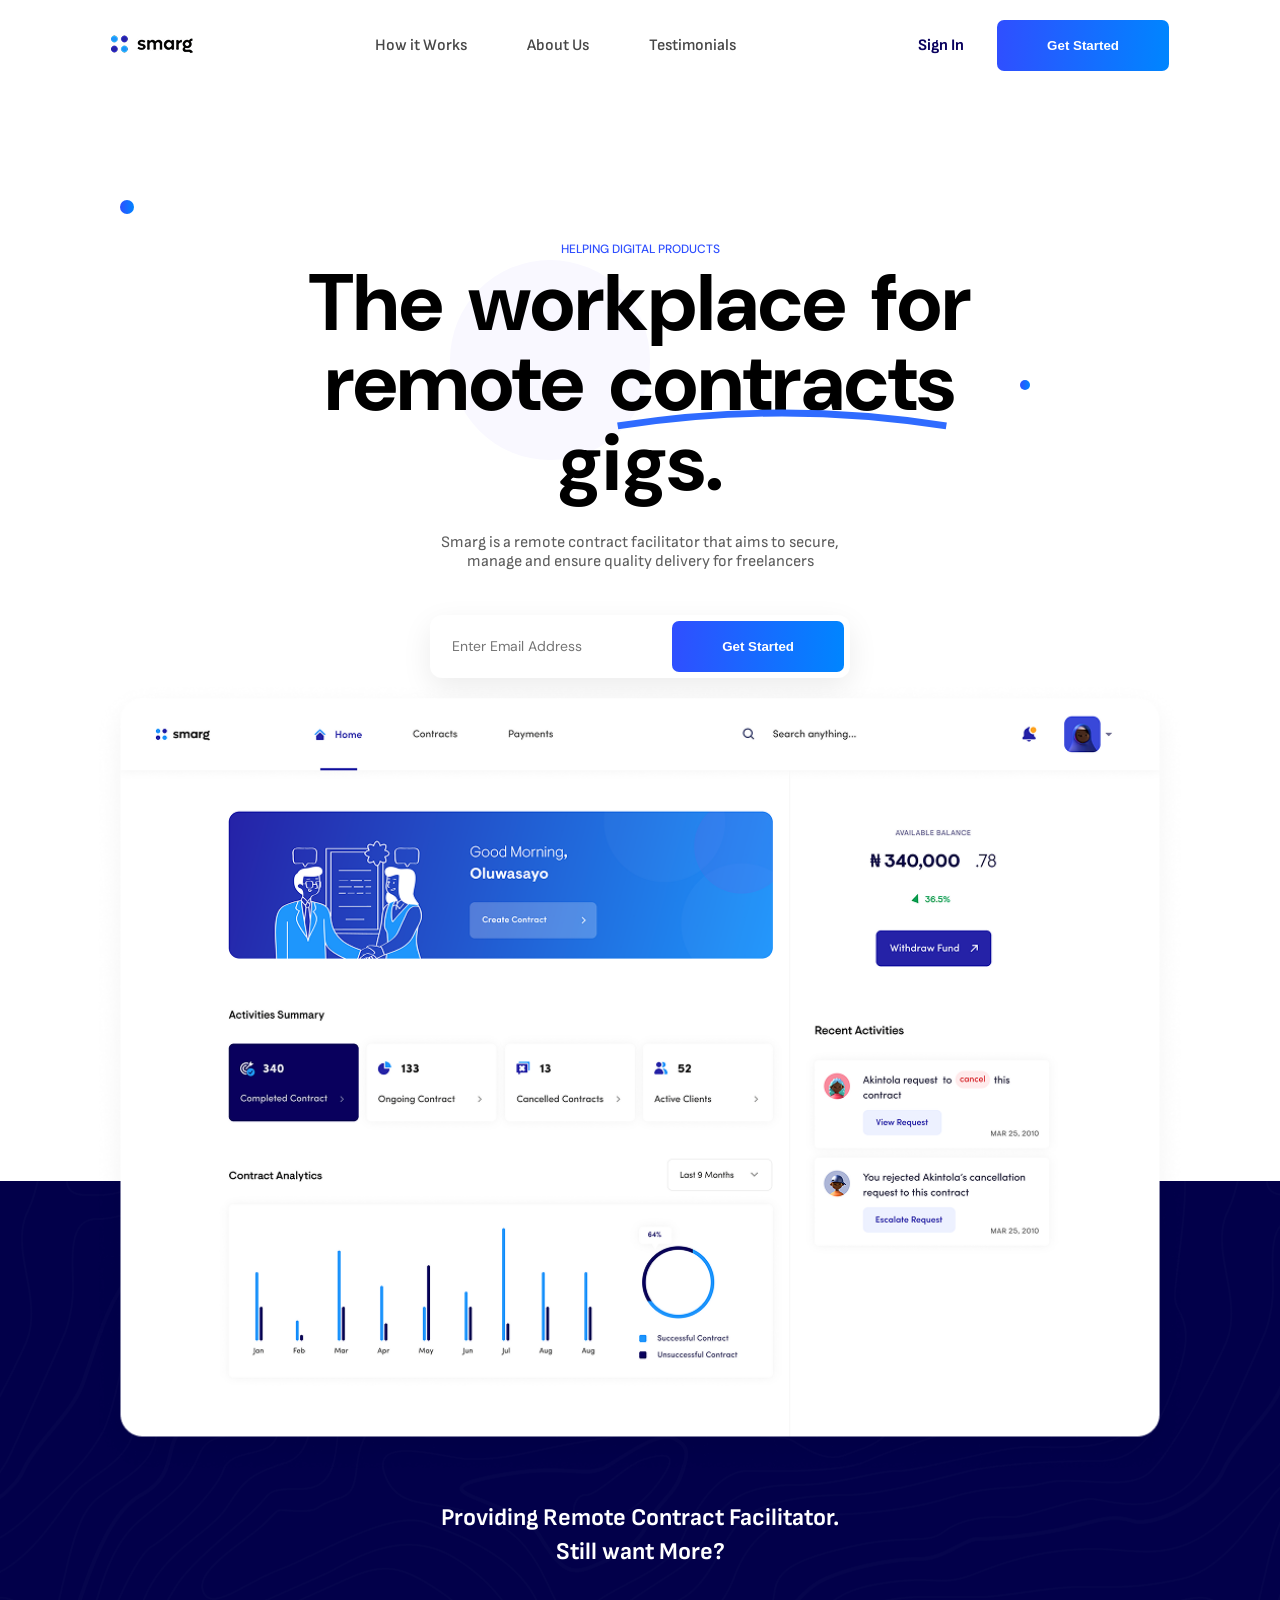
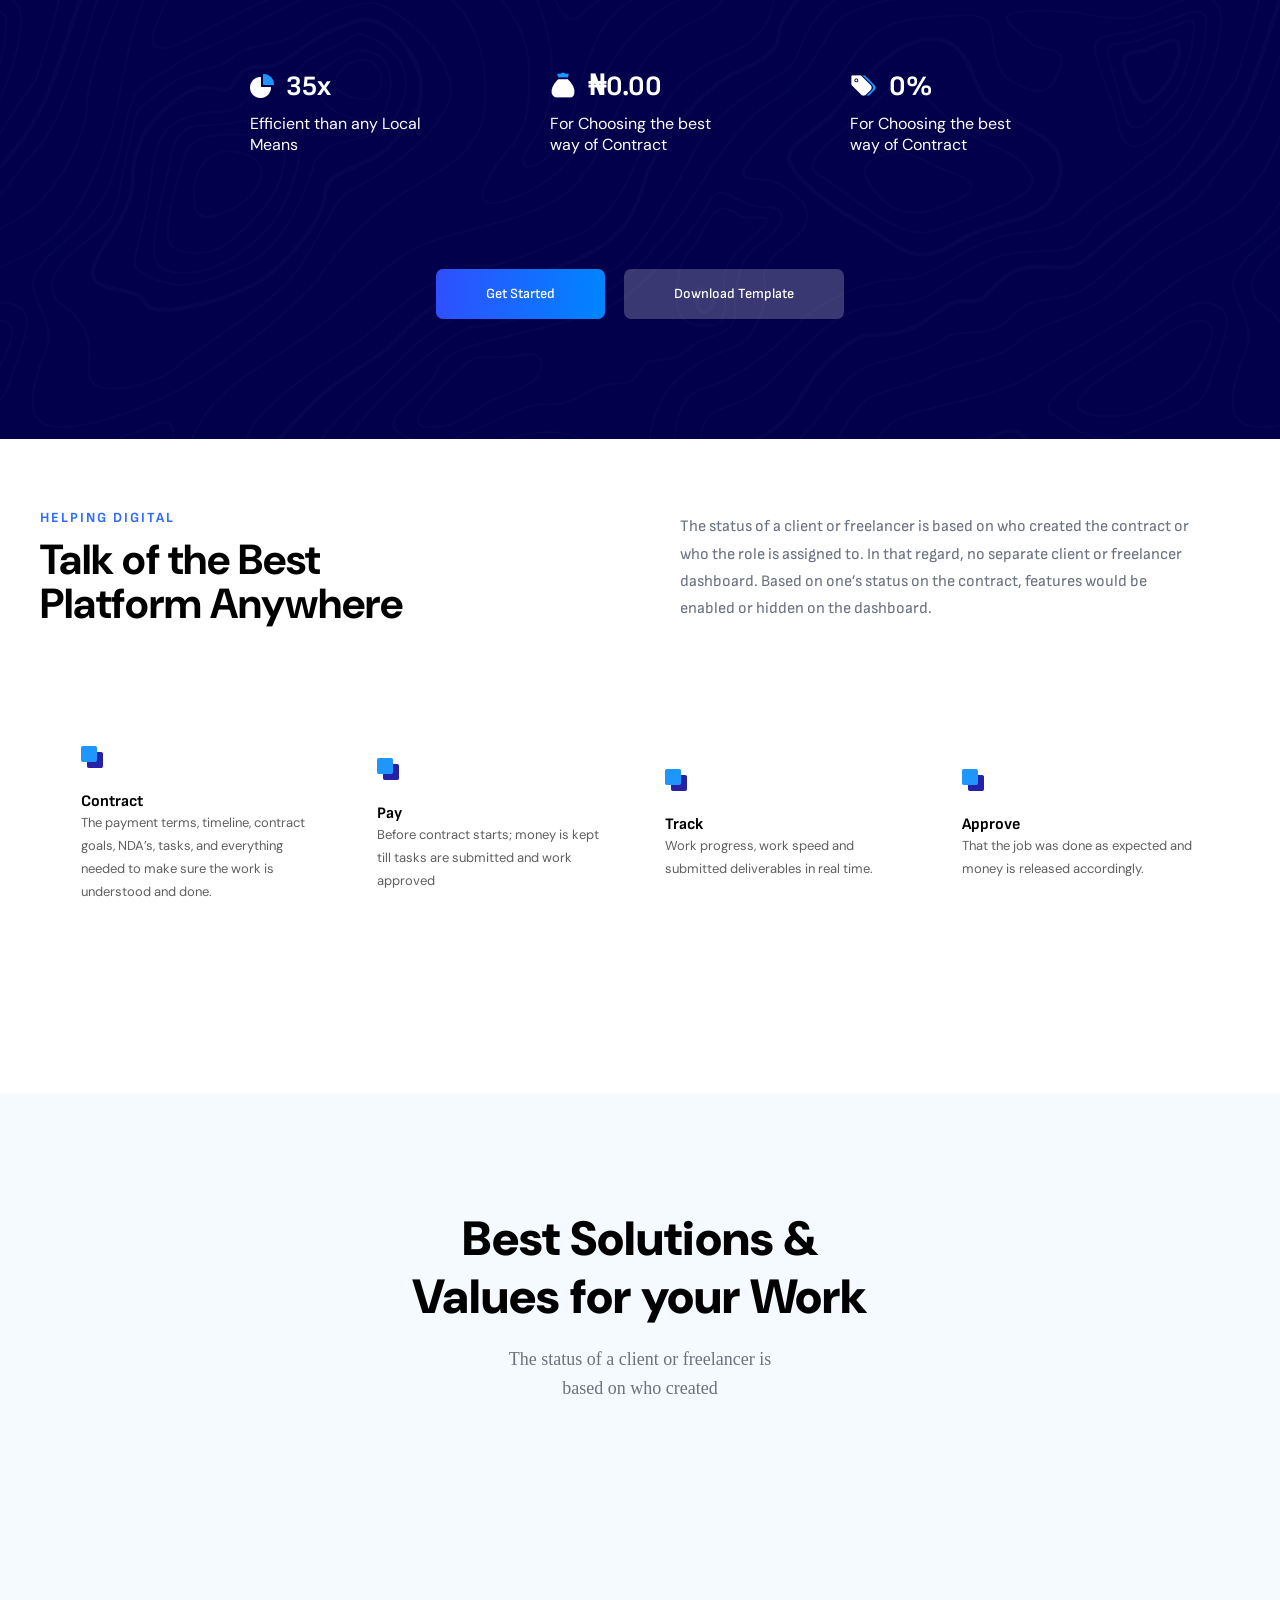
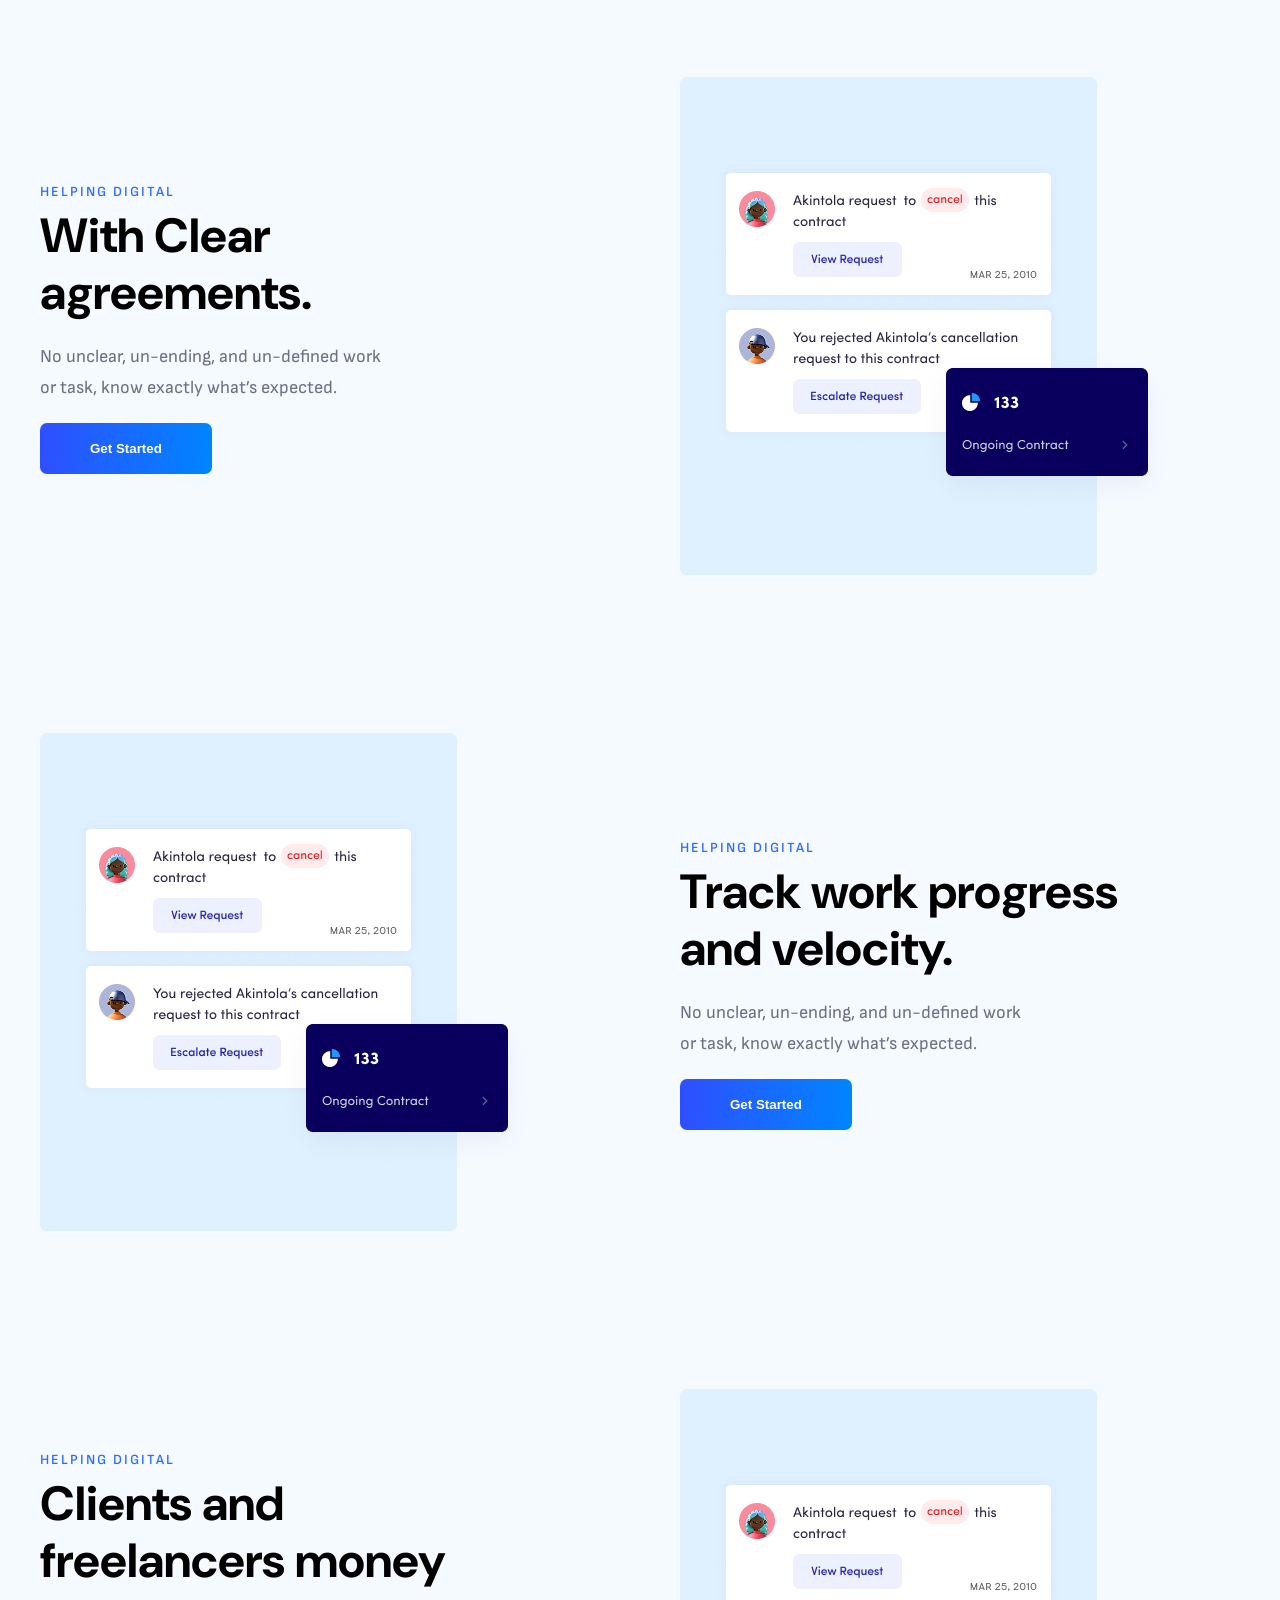
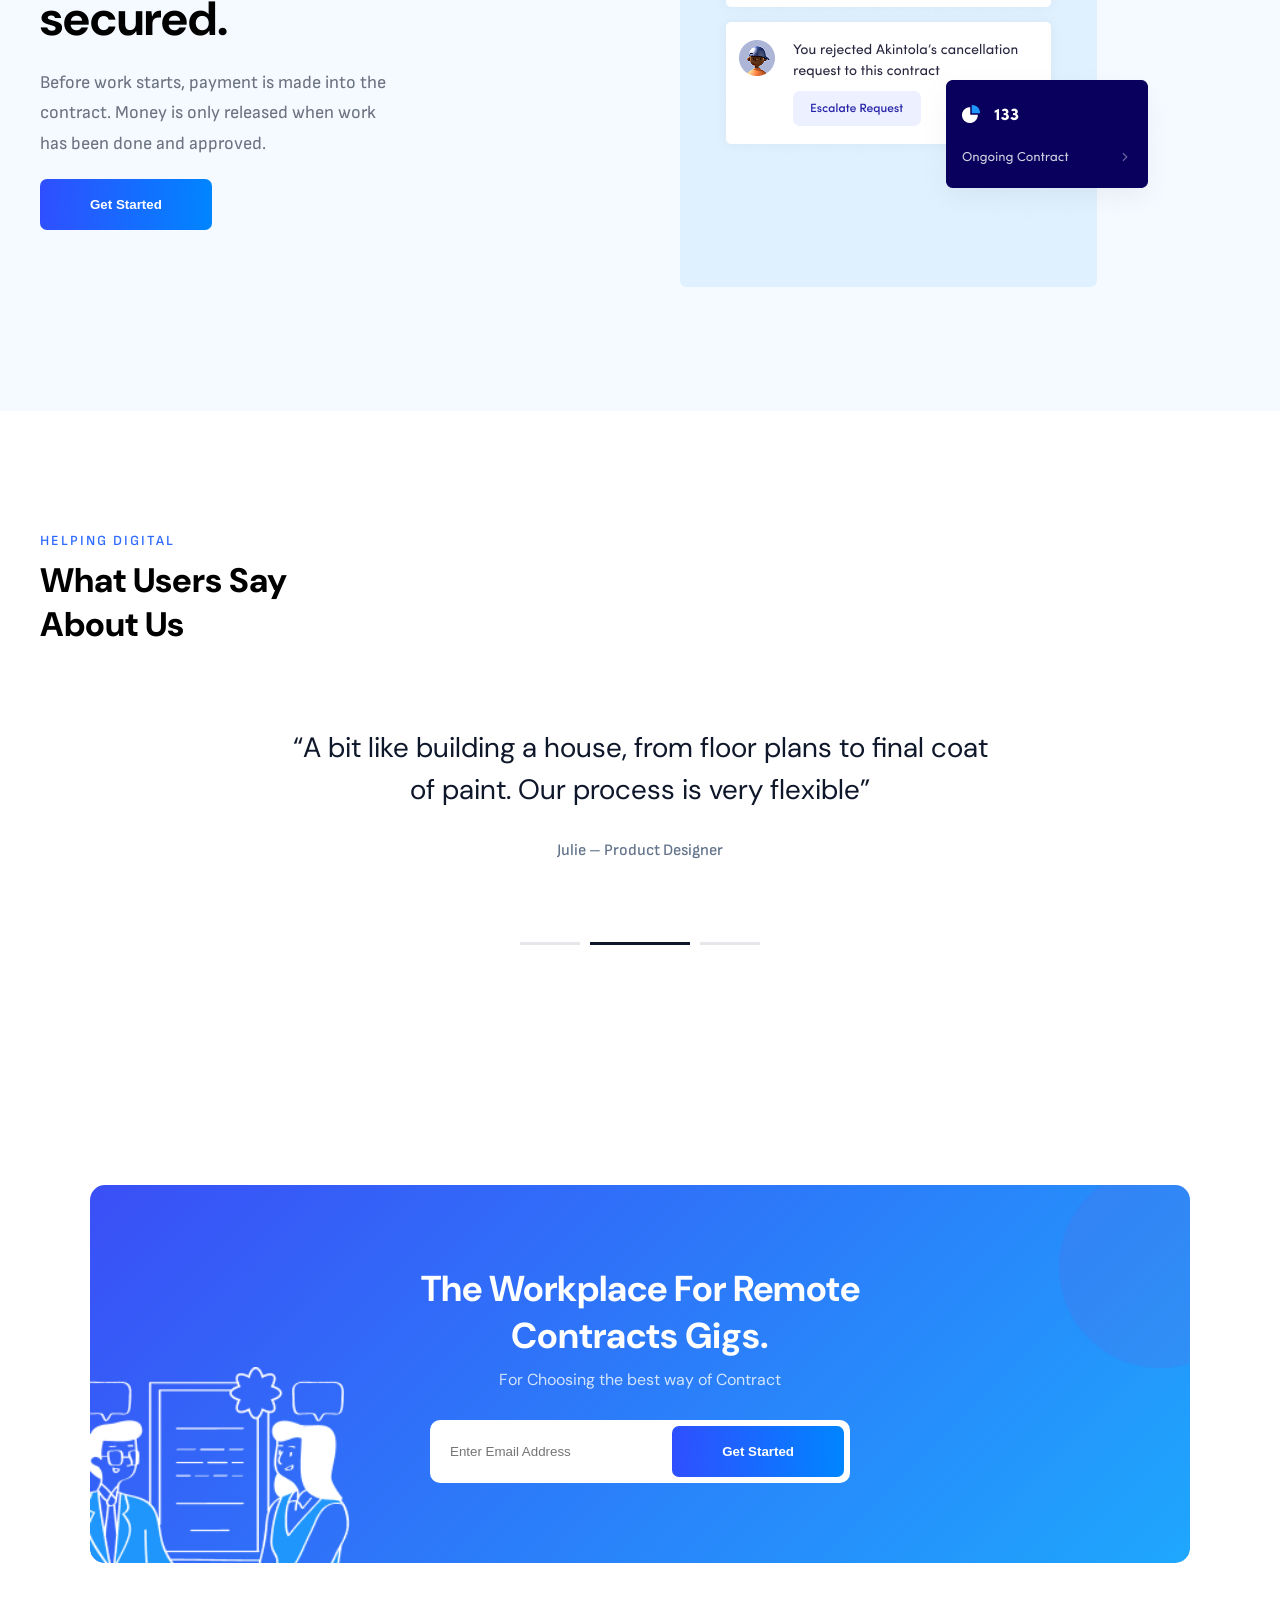
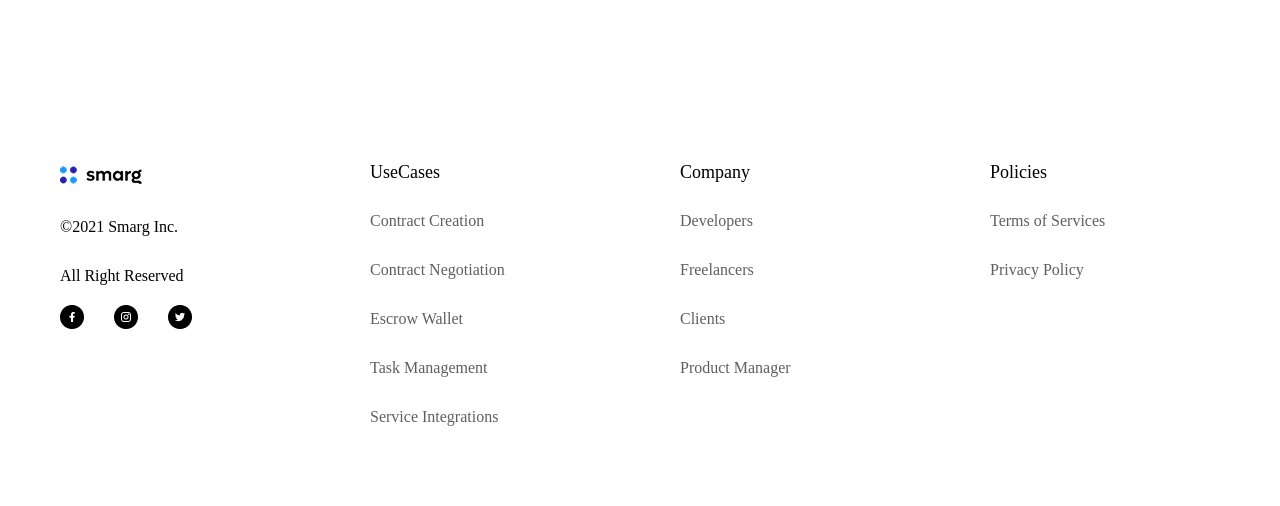
==== about.html @ cfbbb39a "Homepage and Responsiveness Completed" ====
<!doctype html>
<html lang="en">
  <head>
    <meta charset="UTF-8" />
    <meta name="viewport" content="width=device-width, initial-scale=1.0" />
    <title>About Us - Smarg</title>
    <link rel="stylesheet" href="assets/css/style.css" />
    <link rel="preconnect" href="https://fonts.googleapis.com" />
    <link rel="preconnect" href="https://fonts.gstatic.com" crossorigin />
    <link
      href="https://fonts.googleapis.com/css2?family=DM+Sans:ital,opsz,wght@0,9..40,100..1000;1,9..40,100..1000&family=Sofia+Sans:ital,wght@0,1..1000;1,1..1000&display=swap"
      rel="stylesheet"
    />
    <link rel="icon" type="image/jpeg/png" href="/assets/img/favicon.jpeg" />
  </head>
  <body>
    <!-- Header section  -->
    <section class="header">
      <div class="logo">
        <a href="index.html"><img src="assets/img/logo.png" /></a>
      </div>
      <nav>
        <a href="#how">How it Works</a>
        <a href="about.html">About Us</a>
        <a href="#testimonials">Testimonials</a>
      </nav>
      <div class="nav-btn">
        <a href="#">Sign In</a>
        <button class="nav-sec">Get Started</button>
      </div>
    </section>

    <!-- Hero Section  -->
    <section class="hero">
      <h4>Helping digital products</h4>

      <div class="hero-text">
        <h1>
          The workplace for remote
          <span class="highlight">
            contracts
            <svg class="underline" viewBox="0 0 200 20">
              <path
                d="M5 15 Q100 0 195 15"
                stroke="#2F6BFF"
                stroke-width="4"
                fill="none"
              />
            </svg>
          </span>
          gigs.
        </h1>
      </div>
      <p>
        Smarg is a remote contract facilitator that aims to secure, manage and
        ensure quality delivery for freelancers
      </p>
      <div class="hero-btn">
        <input type="email" placeholder="Enter Email Address" />
        <button class="nav-sec">Get Started</button>
      </div>
      <div class="bubble bubble1"></div>
      <div class="bubble bubble2"></div>
      <div class="bubble bubble3"></div>
    </section>
    <section class="dashboard-preview">
      <img src="assets/img/hero-img.png" class="dashboard-img" />
    </section>

    <section class="features">
      <h2>
        Providing Remote Contract Facilitator. <br />
        Still want More?
      </h2>
      <div class="features-grid">
        <div class="features-card">
          <div class="ft-head">
            <img src="assets/img/ft1.png" alt="features-icon" />
            <h3>35x</h3>
          </div>
          <p>Efficient than any Local Means</p>
        </div>
        <div class="features-card">
          <div class="ft-head">
            <img src="assets/img/ft2.png" alt="features-icon" />
            <h3>₦0.00</h3>
          </div>
          <p>For Choosing the best way of Contract</p>
        </div>
        <div class="features-card">
          <div class="ft-head">
            <img src="assets/img/ft3.png" alt="features-icon" />
            <h3>0%</h3>
          </div>
          <p>For Choosing the best way of Contract</p>
        </div>
      </div>
      <div class="features-btn">
        <button class="ft-btn">Get Started</button>
        <button class="ft-btn secondary">Download Template</button>
      </div>
    </section>

    <!-- Helping Digital Section  -->
    <section class="helping" id="how">
      <div class="helping-container">
        <div class="helping-left">
          <h3>HELPING DIGITAL</h3>
          <h2>Talk of the Best Platform Anywhere</h2>
        </div>

        <div class="helping-right">
          <p>
            The status of a client or freelancer is based on who created the
            contract or who the role is assigned to. In that regard, no separate
            client or freelancer dashboard. Based on one’s status on the
            contract, features would be enabled or hidden on the dashboard.
          </p>
        </div>
      </div>
      <div class="helping-grid">
        <div class="helping-card">
          <img src="assets/img/helping-icon.png" alt="helping-icon" />
          <h3>Contract</h3>
          <p>
            The payment terms, timeline, contract goals, NDA’s, tasks, and
            everything needed to make sure the work is understood and done.
          </p>
        </div>
        <div class="helping-card">
          <img src="assets/img/helping-icon.png" alt="helping-icon" />
          <h3>Pay</h3>
          <p>
            Before contract starts; money is kept till tasks are submitted and
            work approved
          </p>
        </div>
        <div class="helping-card">
          <img src="assets/img/helping-icon.png" alt="helping-icon" />
          <h3>Track</h3>
          <p>
            Work progress, work speed and submitted deliverables in real time.
          </p>
        </div>
        <div class="helping-card">
          <img src="assets/img/helping-icon.png" alt="helping-icon" />
          <h3>Approve</h3>
          <p>
            That the job was done as expected and money is released accordingly.
          </p>
        </div>
      </div>
    </section>
    <!-- CTA Features Section  -->

    <section class="cta">
      <h1>Best Solutions & Values for your Work</h1>
      <p>The status of a client or freelancer is based on who created</p>
      <div class="agreements">
        <div class="agreements-container">
          <div class="agreements-left">
            <span class="tag">HELPING DIGITAL</span>
            <h2>With Clear <br />agreements.</h2>
            <p>
              No unclear, un-ending, and un-defined work or task, know exactly
              what’s expected.
            </p>
            <button class="nav-sec">Get Started</button>
          </div>
          <div class="agreements-right">
            <img src="assets/img/cta1.png" alt="agreements ui" />
          </div>
        </div>

        <div class="agreements-container">
          <div class="agreements-left">
            <img src="assets/img/cta1.png" alt="agreements ui" />
          </div>
          <div class="agreements-left">
            <span class="tag">HELPING DIGITAL</span>
            <h2>Track work progress <br />and velocity.</h2>
            <p>
              No unclear, un-ending, and un-defined work or task, know exactly
              what’s expected.
            </p>
            <button class="nav-sec">Get Started</button>
          </div>
        </div>

        <div class="agreements-container">
          <div class="agreements-left">
            <span class="tag">HELPING DIGITAL</span>
            <h2>
              Clients and <br />freelancers money<br />
              secured.
            </h2>
            <p>
              Before work starts, payment is made into the contract. Money is
              only released when work has been done and approved.
            </p>
            <button class="nav-sec">Get Started</button>
          </div>
          <div class="agreements-right">
            <img src="assets/img/cta1.png" alt="agreements ui" />
          </div>
        </div>
      </div>
    </section>

    <!-- Testionials Section  -->
    <section class="testimonials" id="testimonials">
      <div class="testimonials-head">
        <span class="tag">HELPING DIGITAL</span>
        <h2>What Users Say<br />About Us</h2>
      </div>

      <div class="testimonial-wrapper">
        <div class="testimonial-slider" id="testimonialSlider">
          <div class="testimonial">
            <p>
              “A bit like building a house, from floor plans to final coat of
              paint. Our process is very flexible”
            </p>
            <span class="author">Julie – Product Designer</span>
          </div>

          <div class="testimonial">
            <p>
              “Working with this platform completely changed how we manage
              contracts. Everything is organized and clear.”
            </p>
            <span class="author">Daniel – Startup Founder</span>
          </div>

          <div class="testimonial">
            <p>
              “The easiest way I've ever managed freelance contracts. Payments
              and approvals are seamless.”
            </p>
            <span class="author">Sophia – Freelancer</span>
          </div>
        </div>
      </div>

      <div class="slider-indicator">
        <div class="line"></div>
        <div class="line active"></div>
        <div class="line"></div>
      </div>
    </section>

    <!-- FOOTER CTA Section  -->
    <section class="cta-banner">
      <img src="assets/img/footer-cta.png" class="cta-illustration" />
      <img src="assets/img/footer-cta2.png" class="cta-illustrat" />

      <div class="cta-content">
        <h2>The workplace for remote contracts gigs.</h2>
        <p>For Choosing the best way of Contract</p>

        <div class="cta-input">
          <input type="email" placeholder="Enter Email Address" />
          <button class="nav-sec">Get Started</button>
        </div>
      </div>
    </section>
    <!-- FOOTER Section  -->
    <section class="footer">
      <div class="footer-card">
        <img src="assets/img/logo.png" alt="footer logo" />
        <p>©2021 Smarg Inc.</p>
        <p>All Right Reserved</p>
        <div class="socials">
          <img src="assets/img/facebook-icon.png" alt="facebook-icon" />
          <img src="assets/img/instagram-icon.png" alt="instagram-icon" />
          <img src="assets/img/twitter-icon.png" alt="twitter-icon" />
        </div>
      </div>
      <div class="footer-card">
        <h3>UseCases</h3>
        <a href="#">Contract Creation</a>
        <a href="#">Contract Negotiation</a>
        <a href="#">Escrow Wallet</a>
        <a href="#">Task Management</a>
        <a href="#">Service Integrations</a>
      </div>
      <div class="footer-card">
        <h3>Company</h3>
        <a href="#">Developers</a>
        <a href="#">Freelancers</a>
        <a href="#">Clients</a>
        <a href="#">Product Manager</a>
      </div>
      <div class="footer-card">
        <h3>Policies</h3>
        <a href="#">Terms of Services</a>
        <a href="privacy-policy.html">Privacy Policy</a>
      </div>
    </section>
    <script src="assets/js/script.js"></script>
  </body>
</html>
---- assets/css/style.css ----
@import url('https://fonts.googleapis.com/css2?family=DM+Sans:ital,opsz,wght@0,9..40,100..1000;1,9..40,100..1000&family=Sofia+Sans:ital,wght@0,1..1000;1,1..1000&display=swap');
* {
  margin: 0;
  padding: 0;
  box-sizing: border-box;
}

body {
  /* font-family: 'Rubik', sans-serif; */
  background: #ffffff;
}

.header{
    display: flex;
    flex-direction: row;
    justify-content: space-around;
    padding: 20px;
    /* margin-top: 50px; */
    align-content: center;
    align-items: center;
}

nav{
    display: flex;
    flex-direction: row;
    justify-content: space-around;
    gap: 60px
}

nav a{
    display: flex;
    text-decoration: none;
    justify-content: space-around;
    color: #474747;
    font-weight: 600;
    letter-spacing: 0%;
    line-height: 100%;
    font-family: "Sofia Sans", sans-serif;
}

nav a:hover{
    color:#2F6BFF
}

.nav-btn{
    display: flex;
    gap: 33px;
    text-decoration: none;
    flex-direction: row;
    justify-content: center;
    align-items: center;
}

.nav-btn a{
    text-decoration: none;
     font-family: "Sofia Sans", sans-serif;
    font-weight: 700;
    color: #09005D;
}

.nav-btn a:hover{
    color: #2F4FFF;
}

.nav-sec{
    padding: 18px 50px;
    background: linear-gradient(92.21deg, #2F4FFF 0.53%, #0085FF 99.3%);
    border-radius: 7px;
    /* height: 50px; */
    color: #FFFFFF;
    border: none;
    font-weight: 800;
}
.nav-sec:hover{
    background:linear-gradient(135deg,#02004a,#1ea7fd);
    cursor: pointer;
}

.hero{
   /* position:relative; */
    display:flex;
    flex-direction: column;
    justify-content:center;
    align-items:center;
    text-align:center;
    margin-top: 150px;
   
}

.hero h4{
    color: #2F4FFF;
    text-align: center;
    font-weight: 500;
    font-size: 12px;
    line-height: 139%;
    letter-spacing: 17.5%;
    font-family: "DM Sans", sans-serif;
    text-transform: uppercase;
}


.hero h1{
    font-size: 80px;
    text-align: center;
    line-height: 100%;
    letter-spacing: 0%;
    word-spacing: 9px;
     font-family: "DM Sans", sans-serif;
     margin-top: 5px;
     max-width: 750px;
}
.highlight{
    position: relative;
    display: inline-block;
}

.underline{
    position: absolute;
    left: 0;
    bottom: -12px;
    width: 100%;
}
.hero-text{
    position: relative;
    z-index: 2;
}
.hero p{
    font-size: 16px;
    text-align: center;
    color: #000000A1;
    margin-top: 30px;
    max-width: 450px;
     font-family: "Sofia Sans", sans-serif;
}

.hero-btn{
    display:flex;
    align-items:center;
    background:white;
    border-radius:12px;
    padding:6px;
    width:420px;
    box-shadow:0px 10px 30px rgba(0,0,0,0.08);
    margin-top: 44px;
}

.hero-btn input{
    flex:1;
    border:none;
    outline:none;
    padding:16px;
    font-family:"DM Sans", sans-serif;
    font-size:14px;
}

/* .hero-btn button{
    background:linear-gradient(135deg,#4F6BFF,#1EA7FD);
    border:none;
    color:white;
    padding:14px 22px;
    border-radius:10px;
    cursor:pointer;
    font-weight:600;
} */
.bubble{
    position:absolute;
    border-radius:50%;
    z-index: 1;
    animation:float 6s ease-in-out infinite;
    @keyframes float{
0%{transform:translateY(0);}
50%{transform:translateY(-10px);}
100%{transform:translateY(0);}
    }
}

.bubble1{
    width:14px;
    height:14px;
    background: linear-gradient(92.21deg, #2F4FFF 0.53%, #0085FF 99.3%);
    left:120px;
    top:200px;
}

.bubble2{
    width:10px;
    height:10px;
    background: linear-gradient(92.21deg, #2F4FFF 0.53%, #0085FF 99.3%);

    right:250px;
    top:380px;
}

.bubble3{
    width:200px;
    height:200px;
    background:#F9F8FF;
    left:450px;
    top:260px;
}

hero-img{
    position: absolute;
    animation:float 6s ease-in-out infinite;
    @keyframes float{
0%{transform:translateY(0);}
50%{transform:translateY(-10px);}
100%{transform:translateY(0);}
    }
}

.dashboard-preview{
    text-align:center;
}

.dashboard-img{
    max-width:1100px;
    width:100%;
    margin-bottom:-300px;
    position:relative;
    z-index:2;
border-radius:20px;
}

/* Features Section  */

.features{
    background:#02004a;
    background-image:url(/assets/img/das-back.png);
    padding-top:320px;
    padding-bottom:120px;
    color:white;
    text-align:center;
    /* position:relative; */
}


.features h2{
    color: white;
   font-family: "Sofia Sans", sans-serif;
   font-size: 24px;
   line-height: 34px;
   letter-spacing: 0%;
   font-weight: 700;
}

.features-grid{
    display:grid;
    grid-template-columns: repeat(3, auto);
    justify-content:center;
    gap:80px;
    margin-top:80px;
}

.ft-head{
    display:flex;
    align-items:center;
    gap:12px;
}

.ft-head h3{
    font-size:28px;
     font-family: "Sofia Sans", sans-serif;
}
.features-card{
    text-align: left;
    display: flex;
    justify-content: center;
    flex-direction: column;
    padding: 20px;
    max-width:220px;
}

.features-card p{
    padding-top: 10px;
    font-family: "DM Sans", sans-serif;
}

.features-btn{
    display: flex;
    flex-direction: row;
    justify-content: center;
    gap: 19px;
    padding-top: 94px;
}

.ft-btn{
    padding: 18px 50px;
    border-radius: 7px;
    background: linear-gradient(92.21deg, #2F4FFF 0.53%, #0085FF 99.3%);
    border: none;
    color: white;
    font-family: "Sofia Sans", sans-serif;
    font-weight: 500;
    font-size: 14px;
    line-height: 100%;
    letter-spacing: 0%;
    cursor: pointer;
    
}
.ft-btn:hover{
    background:linear-gradient(135deg,#0c06d1,#055484);
}

.secondary{
     background: rgba(255, 255, 255, 0.22);

}

.secondary:hover{
    background:rgba(31, 100, 204, 0.22);
}

/* Helping Digital Section  */
.helping{
    padding:70px 1px;
}

.helping-container{
    max-width:1200px;
    margin:auto;
    display:grid;
    grid-template-columns:1fr 1fr;
    align-items:center;
    gap:80px;
}

.helping-left h3{
    color:#2F6BFF;
    font-size:14px;
    letter-spacing:2px;
    margin-bottom:12px;
    font-family: "Sofia Sans", sans-serif;
}

.helping-left h2{
    font-size:42px;
    line-height:44px;
    letter-spacing: 0%;
    font-weight: 700;
    max-width:420px;
    font-family: "DM Sans", sans-serif;
}

.helping-right p{
    font-size:16px;
    line-height:1.7;
    color:#6b7280;
    max-width:520px;
    font-family: "Sofia Sans", sans-serif;
}

.helping-grid{
    display: grid;
    grid-template-columns: repeat(4, auto);
    padding: 120px 80px;
    align-items: center;
    justify-content: center;
    gap: 60px;
}

.helping-card{
    max-width: 250px;
}

.helping-card h3{
    font-size: 16px;
    font-family: "Sofia Sans", sans-serif;
    font-weight: 700;
    margin-top: 20px;

}

.helping-card p{
    font-size: 13px;
    font-family: "DM Sans", sans-serif;
    color: rgba(0, 0, 0, 0.63);
    line-height: 23px;
    letter-spacing: 0%;

}

/* CTA Features Section  */
.cta{
    background: rgba(244, 250, 255, 1);
    width: 100%;

}

.cta h1{
    font-family:"DM Sans", sans-serif;
    font-weight:900;
    font-size:48px;
    line-height:1.2;
    max-width:500px;
    padding-top: 117px;
    margin:0 auto;
    text-align: center;
}

.cta p{
    margin:20px auto 0 auto;
    max-width:280px;
    font-size:18px;
    color:#6b7280;
    line-height:1.6;
    text-align: center;
}

.cta-ft h4{
    color:#0085FF;
}

.agreements{
    padding:120px 20px;
}

.agreements-container{
    max-width:1200px;
    margin:auto;
    display:grid;
    grid-template-columns:1fr 1fr;
    align-items:center;
    gap:80px;
    padding-top: 154px;
}


.tag{
    color:#2F6BFF;
    font-size:14px;
    letter-spacing:2px;
    font-weight:600;
    font-family: "Sofia Sans", sans-serif;
}

.agreements-left{
    max-width:480px;
}

.agreements-left h2{
    font-size:48px;
    line-height:1.2;
    padding-top: 7px;
    font-family:"DM Sans", sans-serif;
}

.agreements-left p{
    text-align:left;
    color:#6b7280;
    line-height:1.7;
    margin:20px 0 20px 0;
    max-width: 350px;
    font-family: "Sofia Sans", sans-serif;
}


.agreements-right {
    width:100%;
    max-width:480px;
}

/* Testimonial Section  */
.testimonials{
padding:120px 20px;
text-align:center;
overflow:hidden;
}

.testimonials-head{
max-width:1200px;
margin:auto;
text-align:left;
}

/* .tag{
color:#2F6BFF;
font-size:14px;
letter-spacing:2px;
font-weight:600;
} */

.testimonials-head h2{
font-size:34px;
margin-top:10px;
font-family: "DM Sans", sans-serif;

font-weight: 800;
line-height: 44px;
letter-spacing: 0%;

}

.testimonial-wrapper{
margin-top:80px;
overflow:hidden;
}

.testimonial-slider{
display:flex;
transition:transform 0.4s ease;
}

.testimonial{
min-width:100%;
padding:0 20px;
}

.testimonial p{
font-size:28px;
line-height:1.5;
max-width:700px;
margin:auto;
color:#0f172a;
font-family: "DM Sans", sans-serif;
}

.author{
display:block;
margin-top:30px;
color:#64748b;
font-weight:500;
font-family: "Sofia Sans", sans-serif;
}

.slider-indicator{
display:flex;
justify-content:center;
gap:10px;
margin-top:40px;
}

.line{
width:60px;
height:3px;
background:#e5e7eb;
transition:all .3s;
cursor: pointer;
}

.line.active{
width:100px;
background:#0f172a;
}

/* Footer CTA Section  */
.cta-banner{
max-width:1100px;
margin:120px auto;
background:linear-gradient(135deg,#3a4ff6,#1ea7fd);
border-radius:15px;
padding:80px 40px;
position:relative;
overflow:hidden;
text-align:center;
}

.cta-content{
max-width:700px;
margin:auto;
color:white;
}

.cta-content h2{
max-width:500px;
margin:0 auto;
text-align:center;
font-size: 36px;
font-family: "DM Sans", sans-serif;
text-transform: capitalize;
}

.cta-content p{
max-width:400px;
font-size: 16px;
font-weight: 400;
margin:10px auto 30px auto;
text-align:center;
font-family: "DM Sans", sans-serif;
color: #FFFFFFC9;

}

.cta-illustration{
position:absolute;
bottom:0;
left:0;
width:260px;
}

.cta-illustrat{
position:absolute;
top:0;
right:0;
width:131px;
pointer-events:none;
}

.cta-input{
display:flex;
justify-content:center;
background:white;
padding:6px;
border-radius:10px;
max-width:420px;
margin:30px auto 0;
font-family: "Sofia Sans", sans-serif;
}

.cta-input input{
flex:1;
border:none;
padding:14px;
outline:none;
}

/* Footer Section  */
.footer{
    display:grid;
    grid-template-columns:repeat(4, 1fr);
    max-width:1200px;
    margin:auto;
    padding:80px 20px;
    gap:80px;
}
.footer p{
    padding-top: 31px;
}

.footer-card{
    display:flex;
    flex-direction:column;
}
.socials{
    padding-top: 20px;
    display: flex;
    flex-direction: row;
    gap: 30px;
}
.socials img:hover{
    opacity: 0.5;
}
.footer h3{
    font-size: 18px;
    font-weight: 500;
    line-height: 100%;
    letter-spacing: 0%;
    
}

.footer a{
    text-decoration: none;
    color: #000000A1;
    display: flex;
    flex-direction: column;
    gap: 60px;
    padding-top: 31px;
}
.footer a:hover{
    color:#0085FF;
}

.footer-card img{
    max-width: 82px;
}

/* Responsiveness */
@media (max-width: 450px) {
    nav{
        display: none;
    }
    .bubble3{
        display: none;
    }

    .hero h1{
        font-size: 48px;
        padding: 20px;
    }
    .features{
        padding-top: 100px;
    }
    .features-grid{
        grid-template-columns: 1fr;
        
    }
    .features-card{
        text-align: center;
        max-width: 500px;
    }
    .ft-head{
        text-align: center;
        justify-content: center;
    }
    .features-btn{
        flex-direction: column;
        padding: 30px;
    }
    .dashboard-img{
        margin-bottom: -100px;
        margin-top: 30px;
    }
    .helping-container{
        grid-template-columns: 1fr;
    }
    .helping-grid{
        grid-template-columns: 1fr;
    }
    .agreements-container{
        grid-template-columns: 1fr;
    }
    .agreements-left h2{
        font-size: 32px;
    }
    .agreements-left img{
        width: 100%;
        max-width: 420px;
    }
    .agreements-right img{
        width: 100%;
        max-width: 420px;
    }
    .cta-illustration{
        width: 100px;
    }

    .cta-content h2{
        font-size: 25px;
    }
    .cta-input{
        max-width: 420px;
        margin: 10px auto 0;
        padding: 3px;
    }
    .footer{
        grid-template-columns: 1fr;
    }
}
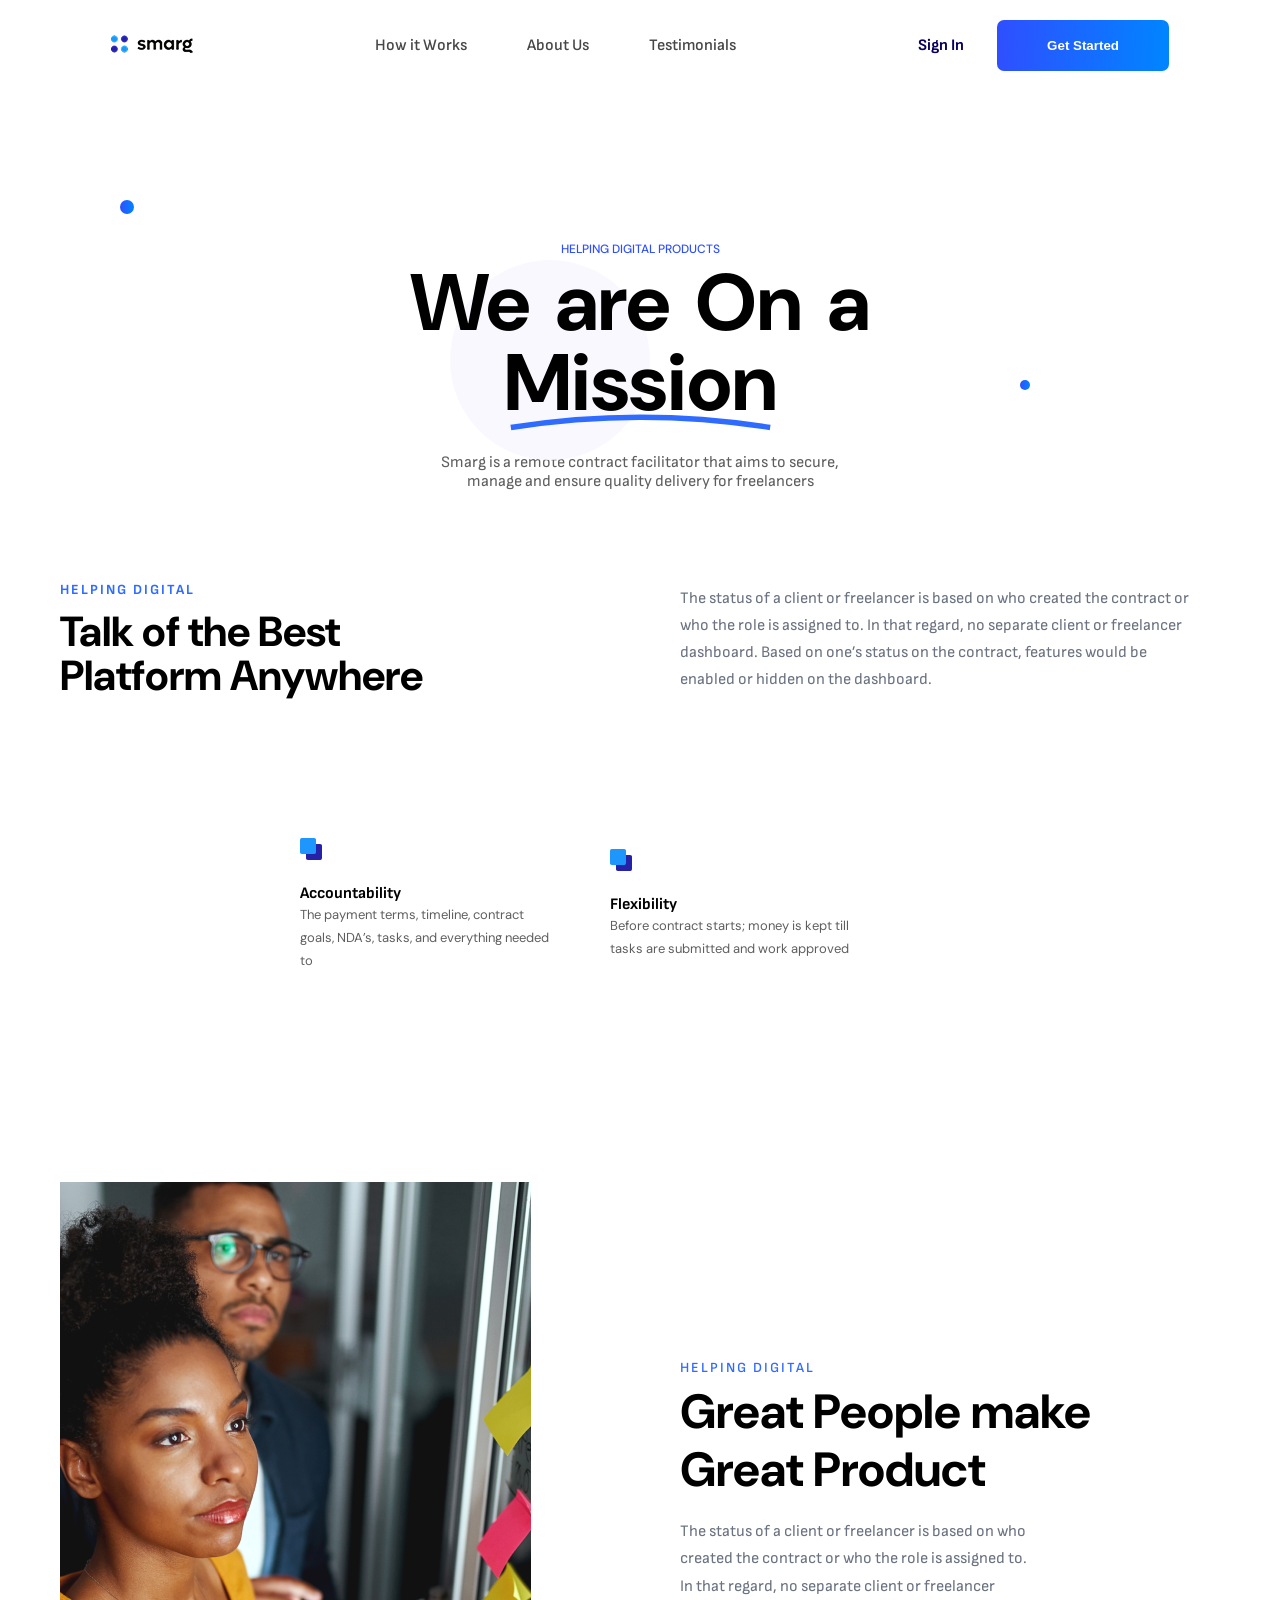
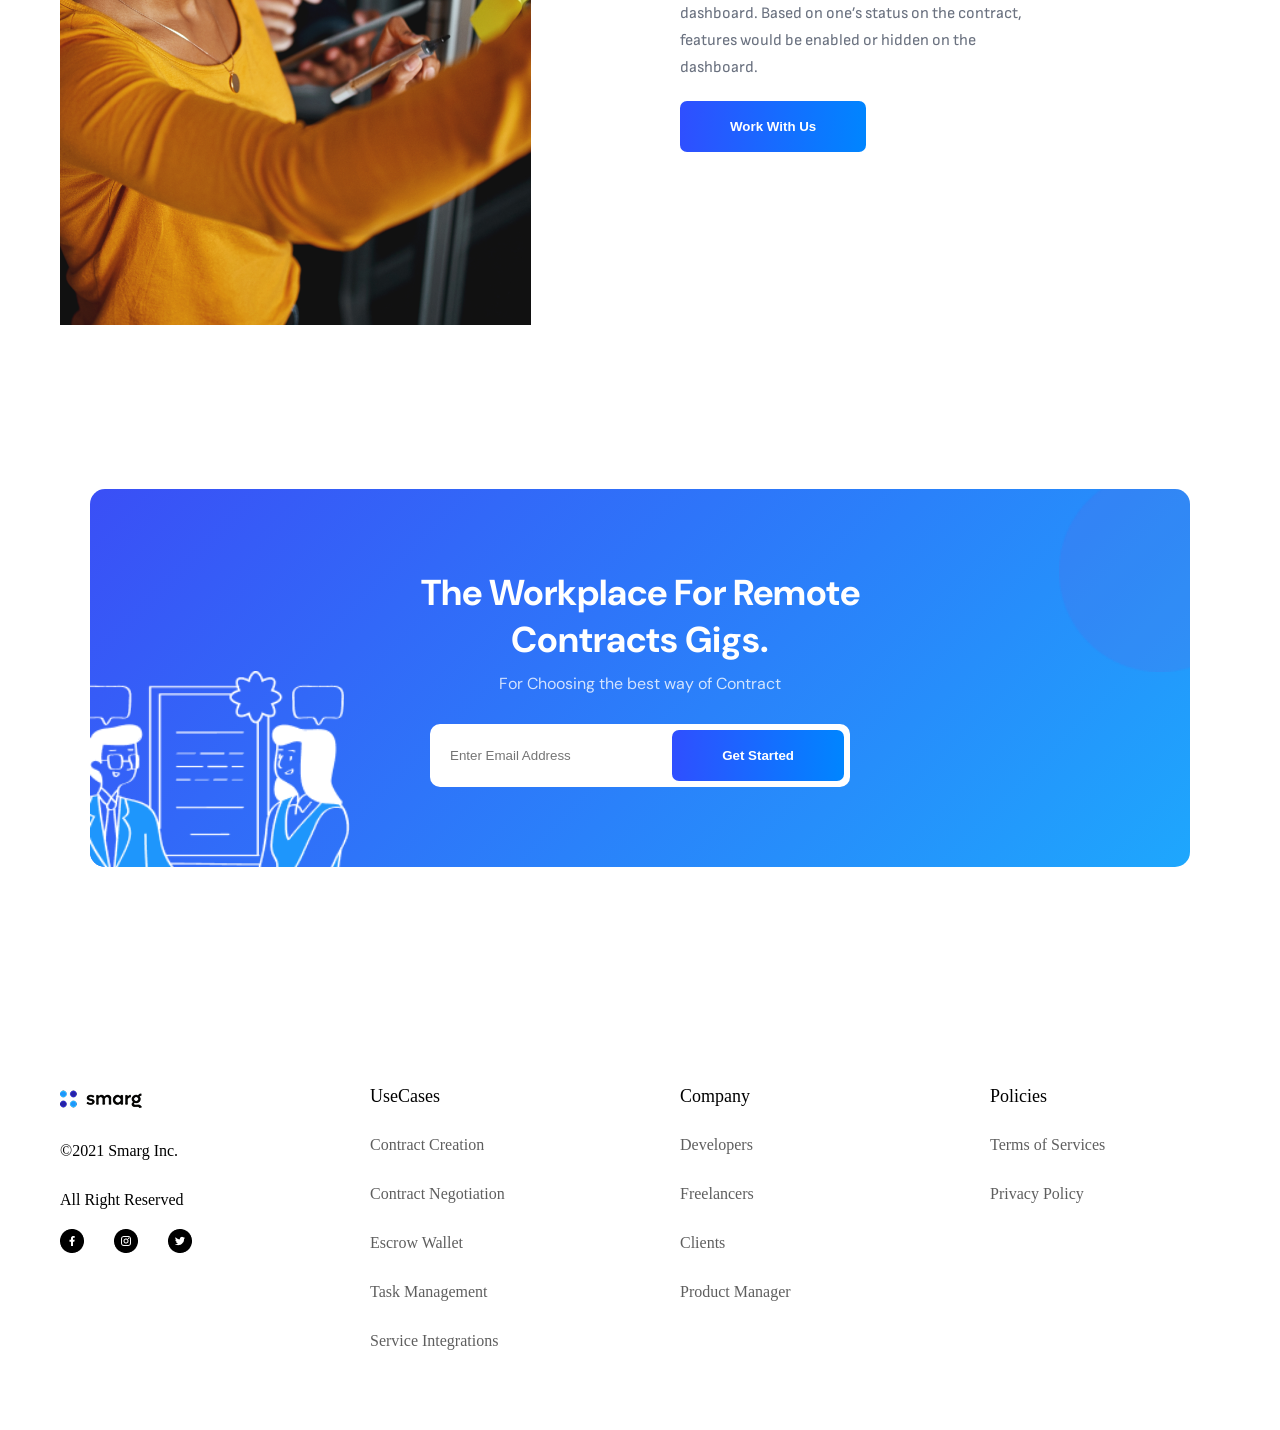
==== commit 52b036e3: "About us page and changes" ====
--- a/about.html
+++ b/about.html
@@ -36,9 +36,9 @@
 
       <div class="hero-text">
         <h1>
-          The workplace for remote
+          We are On a
           <span class="highlight">
-            contracts
+            Mission
             <svg class="underline" viewBox="0 0 200 20">
               <path
                 d="M5 15 Q100 0 195 15"
@@ -48,57 +48,16 @@
               />
             </svg>
           </span>
-          gigs.
         </h1>
       </div>
       <p>
         Smarg is a remote contract facilitator that aims to secure, manage and
         ensure quality delivery for freelancers
       </p>
-      <div class="hero-btn">
-        <input type="email" placeholder="Enter Email Address" />
-        <button class="nav-sec">Get Started</button>
-      </div>
+
       <div class="bubble bubble1"></div>
       <div class="bubble bubble2"></div>
       <div class="bubble bubble3"></div>
-    </section>
-    <section class="dashboard-preview">
-      <img src="assets/img/hero-img.png" class="dashboard-img" />
-    </section>
-
-    <section class="features">
-      <h2>
-        Providing Remote Contract Facilitator. <br />
-        Still want More?
-      </h2>
-      <div class="features-grid">
-        <div class="features-card">
-          <div class="ft-head">
-            <img src="assets/img/ft1.png" alt="features-icon" />
-            <h3>35x</h3>
-          </div>
-          <p>Efficient than any Local Means</p>
-        </div>
-        <div class="features-card">
-          <div class="ft-head">
-            <img src="assets/img/ft2.png" alt="features-icon" />
-            <h3>₦0.00</h3>
-          </div>
-          <p>For Choosing the best way of Contract</p>
-        </div>
-        <div class="features-card">
-          <div class="ft-head">
-            <img src="assets/img/ft3.png" alt="features-icon" />
-            <h3>0%</h3>
-          </div>
-          <p>For Choosing the best way of Contract</p>
-        </div>
-      </div>
-      <div class="features-btn">
-        <button class="ft-btn">Get Started</button>
-        <button class="ft-btn secondary">Download Template</button>
-      </div>
     </section>
 
     <!-- Helping Digital Section  -->
@@ -121,146 +80,57 @@
       <div class="helping-grid">
         <div class="helping-card">
           <img src="assets/img/helping-icon.png" alt="helping-icon" />
-          <h3>Contract</h3>
+          <h3>Accountability</h3>
           <p>
             The payment terms, timeline, contract goals, NDA’s, tasks, and
-            everything needed to make sure the work is understood and done.
+            everything needed to
           </p>
         </div>
         <div class="helping-card">
           <img src="assets/img/helping-icon.png" alt="helping-icon" />
-          <h3>Pay</h3>
+          <h3>Flexibility</h3>
           <p>
             Before contract starts; money is kept till tasks are submitted and
             work approved
           </p>
         </div>
-        <div class="helping-card">
-          <img src="assets/img/helping-icon.png" alt="helping-icon" />
-          <h3>Track</h3>
-          <p>
-            Work progress, work speed and submitted deliverables in real time.
-          </p>
-        </div>
-        <div class="helping-card">
-          <img src="assets/img/helping-icon.png" alt="helping-icon" />
-          <h3>Approve</h3>
-          <p>
-            That the job was done as expected and money is released accordingly.
-          </p>
-        </div>
-      </div>
-    </section>
-    <!-- CTA Features Section  -->
-
-    <section class="cta">
-      <h1>Best Solutions & Values for your Work</h1>
-      <p>The status of a client or freelancer is based on who created</p>
-      <div class="agreements">
-        <div class="agreements-container">
-          <div class="agreements-left">
-            <span class="tag">HELPING DIGITAL</span>
-            <h2>With Clear <br />agreements.</h2>
-            <p>
-              No unclear, un-ending, and un-defined work or task, know exactly
-              what’s expected.
-            </p>
-            <button class="nav-sec">Get Started</button>
-          </div>
-          <div class="agreements-right">
-            <img src="assets/img/cta1.png" alt="agreements ui" />
-          </div>
-        </div>
-
-        <div class="agreements-container">
-          <div class="agreements-left">
-            <img src="assets/img/cta1.png" alt="agreements ui" />
-          </div>
-          <div class="agreements-left">
-            <span class="tag">HELPING DIGITAL</span>
-            <h2>Track work progress <br />and velocity.</h2>
-            <p>
-              No unclear, un-ending, and un-defined work or task, know exactly
-              what’s expected.
-            </p>
-            <button class="nav-sec">Get Started</button>
-          </div>
-        </div>
-
-        <div class="agreements-container">
-          <div class="agreements-left">
-            <span class="tag">HELPING DIGITAL</span>
-            <h2>
-              Clients and <br />freelancers money<br />
-              secured.
-            </h2>
-            <p>
-              Before work starts, payment is made into the contract. Money is
-              only released when work has been done and approved.
-            </p>
-            <button class="nav-sec">Get Started</button>
-          </div>
-          <div class="agreements-right">
-            <img src="assets/img/cta1.png" alt="agreements ui" />
-          </div>
-        </div>
       </div>
     </section>
 
-    <!-- Testionials Section  -->
-    <section class="testimonials" id="testimonials">
-      <div class="testimonials-head">
+    <div class="agreements-container">
+      <div class="agreements-left">
+        <img src="assets/img/about.png" alt="agreements ui" />
+      </div>
+      <div class="agreements-left">
         <span class="tag">HELPING DIGITAL</span>
-        <h2>What Users Say<br />About Us</h2>
+        <h2>
+          Great People make<br />
+          Great Product
+        </h2>
+        <p>
+          The status of a client or freelancer is based on who created the
+          contract or who the role is assigned to. In that regard, no separate
+          client or freelancer dashboard. Based on one’s status on the contract,
+          features would be enabled or hidden on the dashboard.
+        </p>
+        <button class="nav-sec">Work With Us</button>
       </div>
-
-      <div class="testimonial-wrapper">
-        <div class="testimonial-slider" id="testimonialSlider">
-          <div class="testimonial">
-            <p>
-              “A bit like building a house, from floor plans to final coat of
-              paint. Our process is very flexible”
-            </p>
-            <span class="author">Julie – Product Designer</span>
-          </div>
-
-          <div class="testimonial">
-            <p>
-              “Working with this platform completely changed how we manage
-              contracts. Everything is organized and clear.”
-            </p>
-            <span class="author">Daniel – Startup Founder</span>
-          </div>
-
-          <div class="testimonial">
-            <p>
-              “The easiest way I've ever managed freelance contracts. Payments
-              and approvals are seamless.”
-            </p>
-            <span class="author">Sophia – Freelancer</span>
-          </div>
-        </div>
-      </div>
-
-      <div class="slider-indicator">
-        <div class="line"></div>
-        <div class="line active"></div>
-        <div class="line"></div>
-      </div>
-    </section>
+    </div>
 
     <!-- FOOTER CTA Section  -->
-    <section class="cta-banner">
-      <img src="assets/img/footer-cta.png" class="cta-illustration" />
-      <img src="assets/img/footer-cta2.png" class="cta-illustrat" />
+    <section class="cta2">
+      <div class="cta-banner">
+        <img src="assets/img/footer-cta.png" class="cta-illustration" />
+        <img src="assets/img/footer-cta2.png" class="cta-illustrat" />
 
-      <div class="cta-content">
-        <h2>The workplace for remote contracts gigs.</h2>
-        <p>For Choosing the best way of Contract</p>
+        <div class="cta-content">
+          <h2>The workplace for remote contracts gigs.</h2>
+          <p>For Choosing the best way of Contract</p>
 
-        <div class="cta-input">
-          <input type="email" placeholder="Enter Email Address" />
-          <button class="nav-sec">Get Started</button>
+          <div class="cta-input">
+            <input type="email" placeholder="Enter Email Address" />
+            <button class="nav-sec">Get Started</button>
+          </div>
         </div>
       </div>
     </section>
--- a/assets/css/style.css
+++ b/assets/css/style.css
@@ -70,10 +70,12 @@
     color: #FFFFFF;
     border: none;
     font-weight: 800;
+    transition: transform 0.3s ease, box-shadow 0.3s ease;
 }
 .nav-sec:hover{
     background:linear-gradient(135deg,#02004a,#1ea7fd);
     cursor: pointer;
+    transform: scale(1.05);
 }
 
 .hero{
@@ -323,6 +325,7 @@
     grid-template-columns:1fr 1fr;
     align-items:center;
     gap:80px;
+    padding: 20px;
 }
 
 .helping-left h3{
@@ -350,6 +353,14 @@
     font-family: "Sofia Sans", sans-serif;
 }
 
+.helping-grids{
+    display: grid;
+    grid-template-columns: repeat(2, auto);
+    padding: 120px 80px;
+    align-items: center;
+    justify-content: center;
+    gap: 60px;
+}
 .helping-grid{
     display: grid;
     grid-template-columns: repeat(4, auto);
@@ -359,8 +370,15 @@
     gap: 60px;
 }
 
+
 .helping-card{
     max-width: 250px;
+   cursor: pointer;
+   transition: transform 0.3s ease, box-shadow 0.3s ease;
+    
+}
+.helping-card:hover{
+    transform: scale(1.05);
 }
 
 .helping-card h3{
@@ -422,7 +440,8 @@
     grid-template-columns:1fr 1fr;
     align-items:center;
     gap:80px;
-    padding-top: 154px;
+    padding-top: 54px;
+    padding: 20px;
 }
 
 
@@ -544,12 +563,15 @@
 }
 
 /* Footer CTA Section  */
+.cta2{
+    padding: 20px;
+}
 .cta-banner{
 max-width:1100px;
 margin:120px auto;
 background:linear-gradient(135deg,#3a4ff6,#1ea7fd);
 border-radius:15px;
-padding:80px 40px;
+padding:80px 20px;
 position:relative;
 overflow:hidden;
 text-align:center;
@@ -636,9 +658,11 @@
     display: flex;
     flex-direction: row;
     gap: 30px;
+     transition: transform 0.3s ease, box-shadow 0.3s ease;
 }
 .socials img:hover{
-    opacity: 0.5;
+    opacity: 0.3;
+    transform: scale(1.05);
 }
 .footer h3{
     font-size: 18px;
@@ -655,9 +679,11 @@
     flex-direction: column;
     gap: 60px;
     padding-top: 31px;
+    transition: transform 0.3s ease, box-shadow 0.3s ease;
 }
 .footer a:hover{
     color:#0085FF;
+    transform: scale(1.05);
 }
 
 .footer-card img{
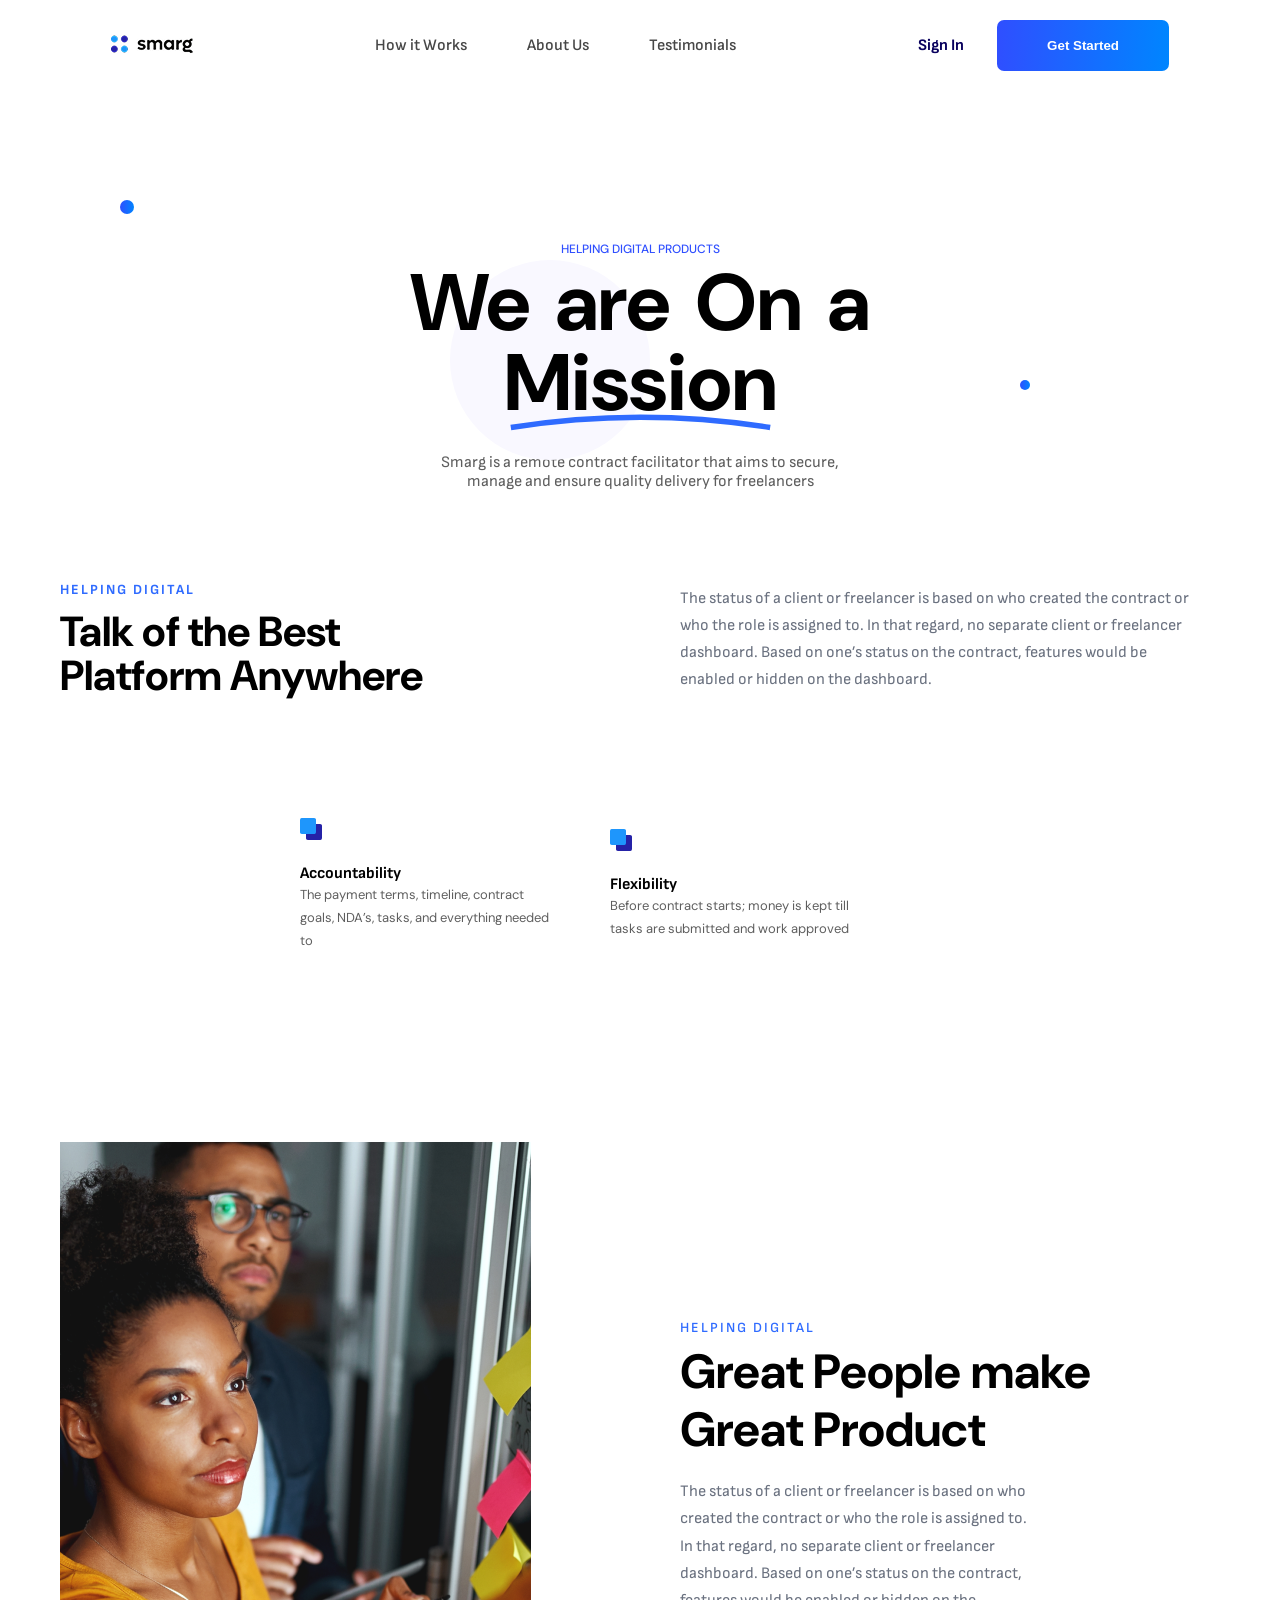
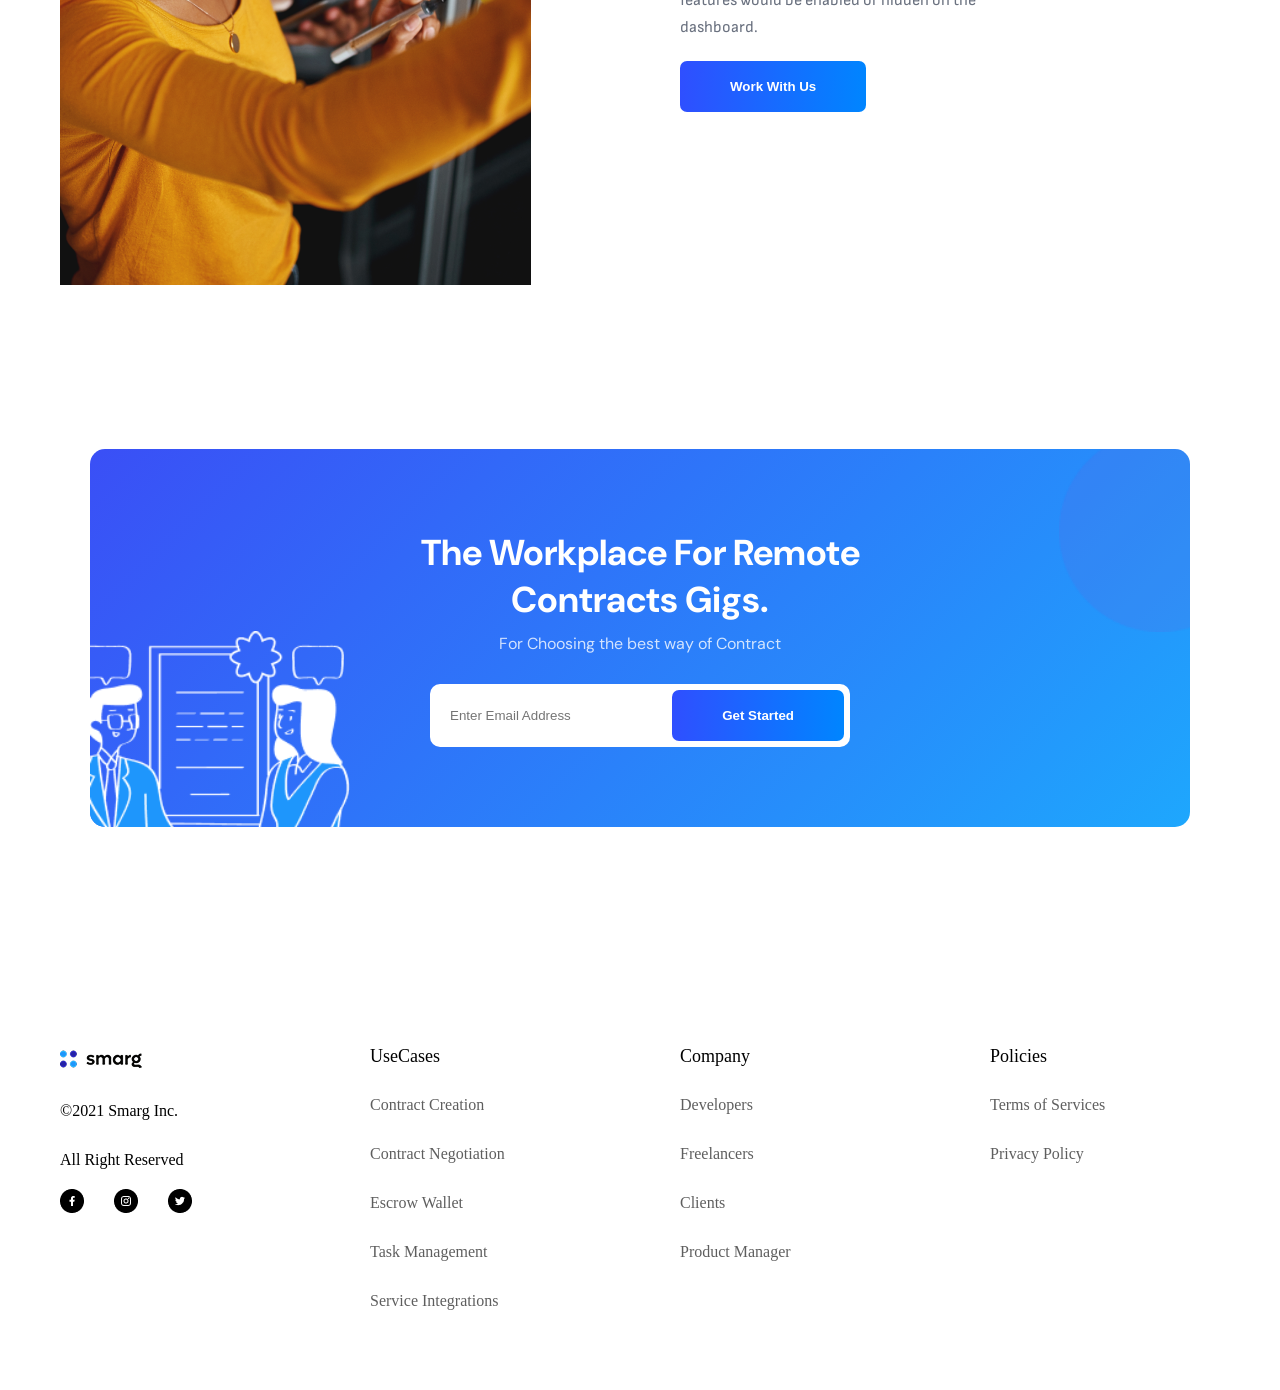
==== commit d02a171b: "Harmburger Added" ====
--- a/about.html
+++ b/about.html
@@ -19,14 +19,22 @@
       <div class="logo">
         <a href="index.html"><img src="assets/img/logo.png" /></a>
       </div>
-      <nav>
-        <a href="#how">How it Works</a>
-        <a href="about.html">About Us</a>
-        <a href="#testimonials">Testimonials</a>
-      </nav>
-      <div class="nav-btn">
-        <a href="#">Sign In</a>
-        <button class="nav-sec">Get Started</button>
+
+      <!-- NEW: Hamburger -->
+      <div class="hamburger" id="hamburger">☰</div>
+
+      <!-- Wrap your existing nav + buttons -->
+      <div class="mobile-menu" id="mobileMenu">
+        <nav>
+          <a href="#how">How it Works</a>
+          <a href="about.html">About Us</a>
+          <a href="#testimonials">Testimonials</a>
+        </nav>
+
+        <div class="nav-btn">
+          <a href="#">Sign In</a>
+          <button class="nav-sec">Get Started</button>
+        </div>
       </div>
     </section>
 
--- a/assets/css/style.css
+++ b/assets/css/style.css
@@ -18,6 +18,7 @@
     /* margin-top: 50px; */
     align-content: center;
     align-items: center;
+    position: relative;
 }
 
 nav{
@@ -78,6 +79,18 @@
     transform: scale(1.05);
 }
 
+.hamburger {
+    display: none;
+    font-size: 28px;
+    cursor: pointer;
+}
+
+.mobile-menu {
+    display: contents; 
+}
+
+/* HERO Section  */
+
 .hero{
    /* position:relative; */
     display:flex;
@@ -155,15 +168,6 @@
     font-size:14px;
 }
 
-/* .hero-btn button{
-    background:linear-gradient(135deg,#4F6BFF,#1EA7FD);
-    border:none;
-    color:white;
-    padding:14px 22px;
-    border-radius:10px;
-    cursor:pointer;
-    font-weight:600;
-} */
 .bubble{
     position:absolute;
     border-radius:50%;
@@ -356,7 +360,7 @@
 .helping-grids{
     display: grid;
     grid-template-columns: repeat(2, auto);
-    padding: 120px 80px;
+    padding: 100px 50px;
     align-items: center;
     justify-content: center;
     gap: 60px;
@@ -364,7 +368,7 @@
 .helping-grid{
     display: grid;
     grid-template-columns: repeat(4, auto);
-    padding: 120px 80px;
+    padding: 100px 50px;
     align-items: center;
     justify-content: center;
     gap: 60px;
@@ -492,13 +496,6 @@
 text-align:left;
 }
 
-/* .tag{
-color:#2F6BFF;
-font-size:14px;
-letter-spacing:2px;
-font-weight:600;
-} */
-
 .testimonials-head h2{
 font-size:34px;
 margin-top:10px;
@@ -695,6 +692,44 @@
     nav{
         display: none;
     }
+    .hamburger {
+        display: block;
+    }
+
+    nav,
+    .nav-btn {
+        display: none;
+    }
+    .mobile-menu {
+        display: none;
+        position: absolute;
+        top: 80px;
+        left: 0;
+        width: 100%;
+        background: #fff;
+        flex-direction: column;
+        align-items: center;
+        padding: 20px;
+        gap: 20px;
+        z-index: 1000;
+    }
+
+    .mobile-menu.active {
+        display: flex;
+    }
+
+    .mobile-menu nav {
+        display: flex;
+        flex-direction: column;
+        gap: 20px;
+    }
+
+    .mobile-menu .nav-btn {
+        display: flex;
+        flex-direction: column;
+        gap: 15px;
+    }
+    
     .bubble3{
         display: none;
     }
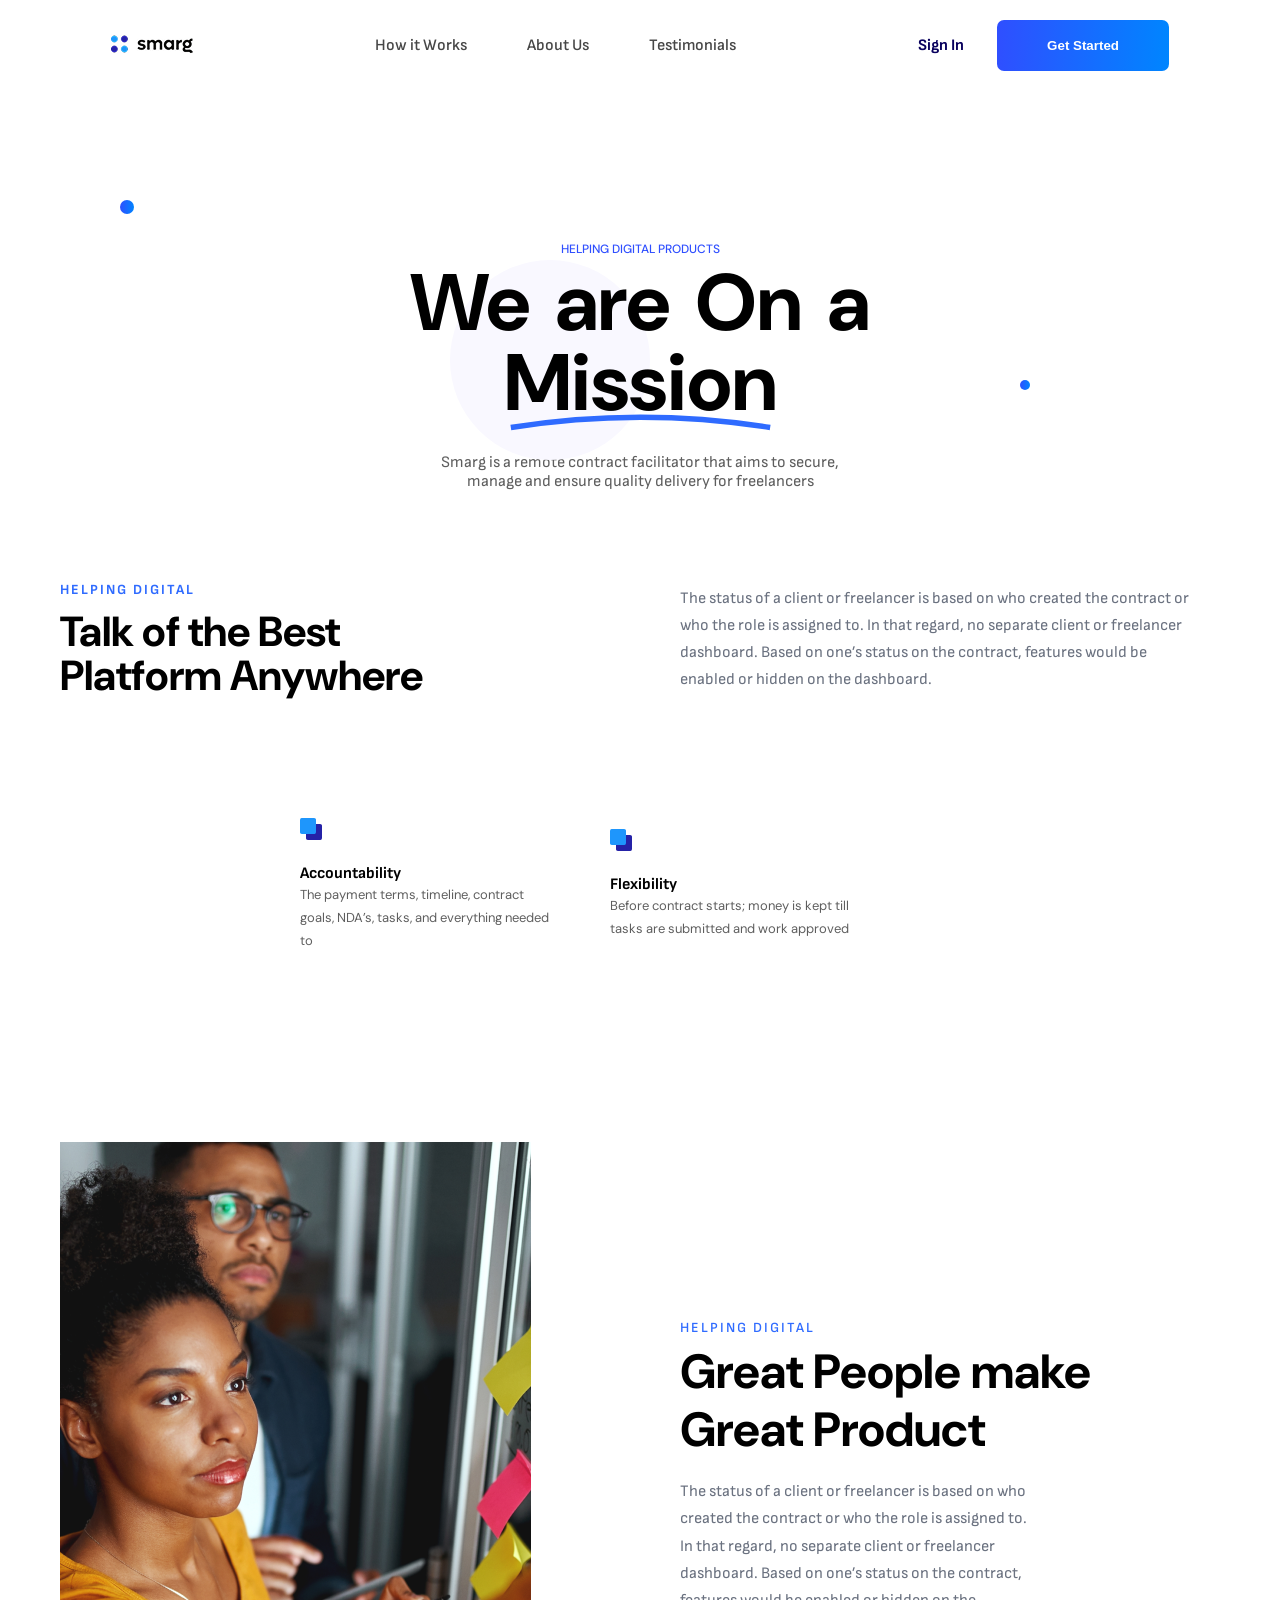
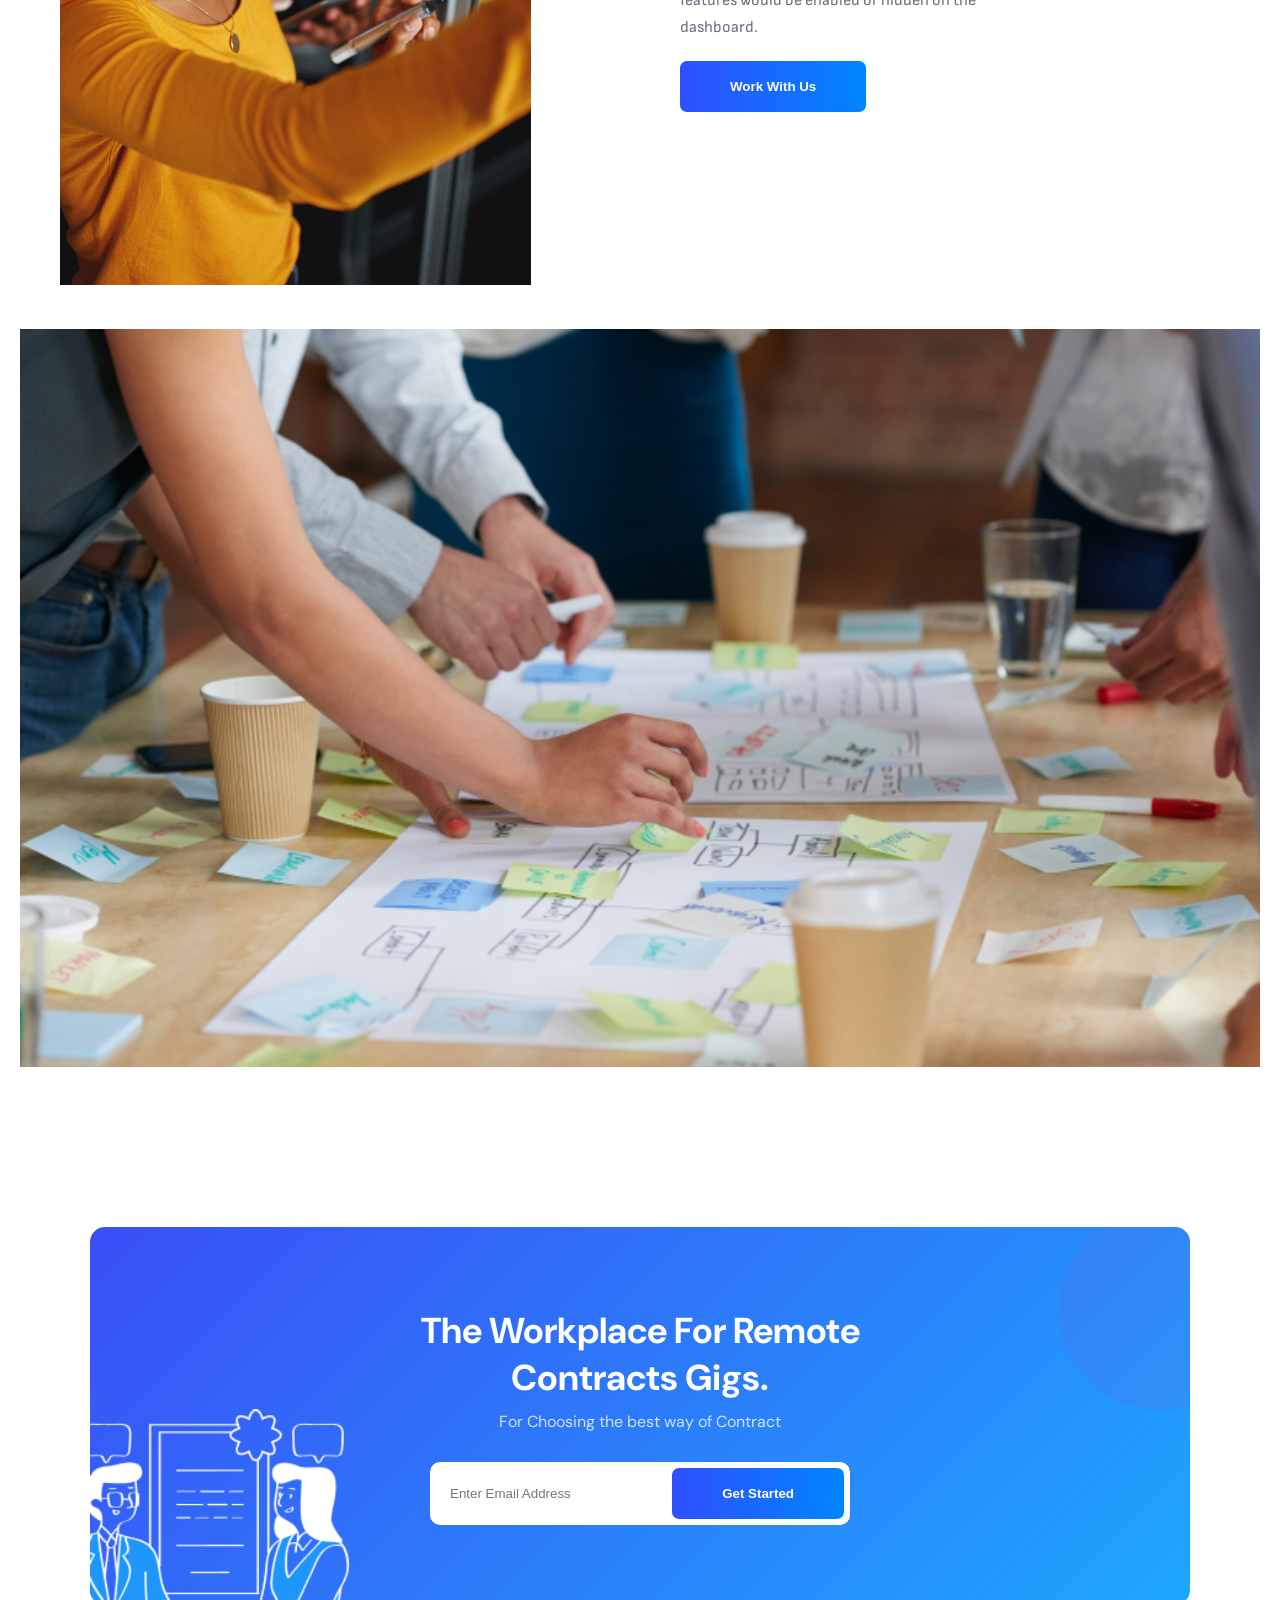
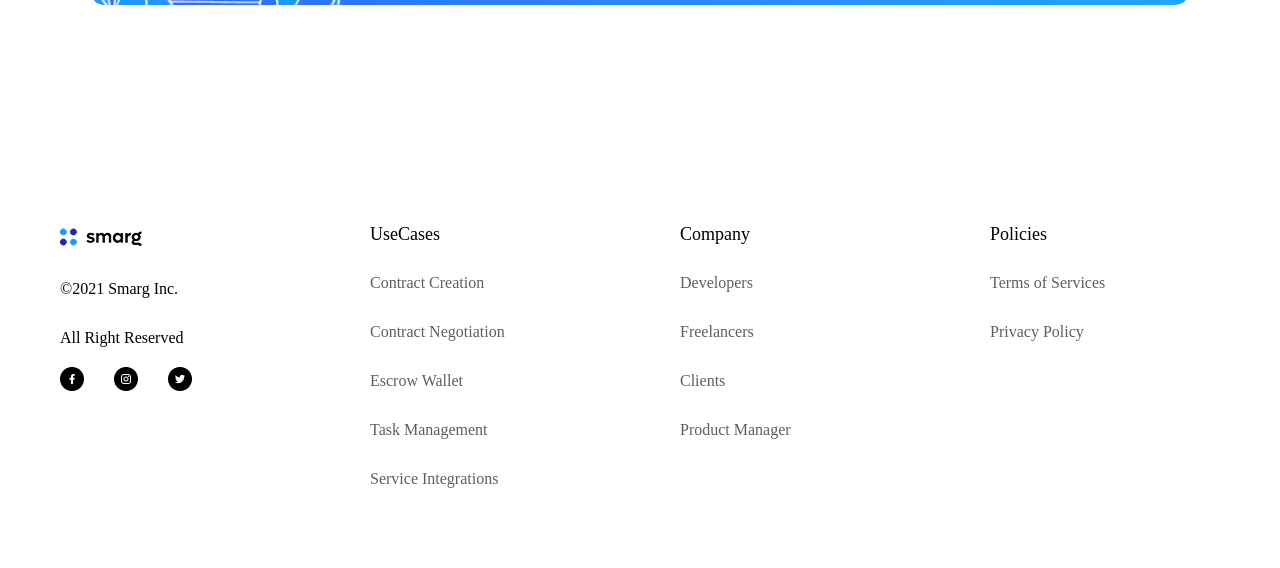
==== commit bbb9fcf0: "Privacy pOLICY PAGE COMPLETED" ====
--- a/about.html
+++ b/about.html
@@ -19,11 +19,7 @@
       <div class="logo">
         <a href="index.html"><img src="assets/img/logo.png" /></a>
       </div>
-
-      <!-- NEW: Hamburger -->
       <div class="hamburger" id="hamburger">☰</div>
-
-      <!-- Wrap your existing nav + buttons -->
       <div class="mobile-menu" id="mobileMenu">
         <nav>
           <a href="#how">How it Works</a>
@@ -105,25 +101,28 @@
       </div>
     </section>
 
-    <div class="agreements-container">
-      <div class="agreements-left">
-        <img src="assets/img/about.png" alt="agreements ui" />
+    <section>
+      <div class="agreements-container">
+        <div class="agreements-left">
+          <img src="assets/img/about.png" alt="agreements ui" />
+        </div>
+        <div class="agreements-left">
+          <span class="tag">HELPING DIGITAL</span>
+          <h2>
+            Great People make<br />
+            Great Product
+          </h2>
+          <p>
+            The status of a client or freelancer is based on who created the
+            contract or who the role is assigned to. In that regard, no separate
+            client or freelancer dashboard. Based on one’s status on the
+            contract, features would be enabled or hidden on the dashboard.
+          </p>
+          <button class="nav-sec">Work With Us</button>
+        </div>
       </div>
-      <div class="agreements-left">
-        <span class="tag">HELPING DIGITAL</span>
-        <h2>
-          Great People make<br />
-          Great Product
-        </h2>
-        <p>
-          The status of a client or freelancer is based on who created the
-          contract or who the role is assigned to. In that regard, no separate
-          client or freelancer dashboard. Based on one’s status on the contract,
-          features would be enabled or hidden on the dashboard.
-        </p>
-        <button class="nav-sec">Work With Us</button>
-      </div>
-    </div>
+      <img src="assets/img/about2.png" alt="about image 2" class="about2" />
+    </section>
 
     <!-- FOOTER CTA Section  -->
     <section class="cta2">
--- a/assets/css/style.css
+++ b/assets/css/style.css
@@ -483,6 +483,14 @@
     max-width:480px;
 }
 
+.about2{
+  width: 100%;
+  height: auto;
+  display: block;
+  padding: 20px;
+
+}
+
 /* Testimonial Section  */
 .testimonials{
 padding:120px 20px;
@@ -685,6 +693,49 @@
 
 .footer-card img{
     max-width: 82px;
+}
+
+/* Policy Section */
+.policies {
+    padding: 80px 20px;
+    display: flex;
+    justify-content: center;
+    margin-top: 150px;
+}
+
+.policies-container {
+    max-width: 900px;
+    width: 100%;
+}
+
+.policies h2 {
+    font-size: 28px;
+    font-weight: 800;
+    color: #111;
+    margin-bottom: 15px;
+    margin-top: 40px;
+    font-family: "Sofia Sans", sans-serif;
+}
+
+.policies h3 {
+    font-size: 18px;
+    font-weight: 700;
+    color: #111;
+    margin-top: 25px;
+    margin-bottom: 10px;
+    font-family: "Sofia Sans", sans-serif;
+}
+
+.policies p {
+    font-size: 15px;
+    line-height: 1.8;
+    color: #666;
+    margin-bottom: 20px;
+    font-family: "Sofia Sans", sans-serif;
+}
+
+.policies h2:first-child {
+    margin-top: 0;
 }
 
 /* Responsiveness */
@@ -781,6 +832,10 @@
         width: 100%;
         max-width: 420px;
     }
+    .about2{
+        padding: 20px;
+    max-width: 420px;
+    }
     .cta-illustration{
         width: 100px;
     }
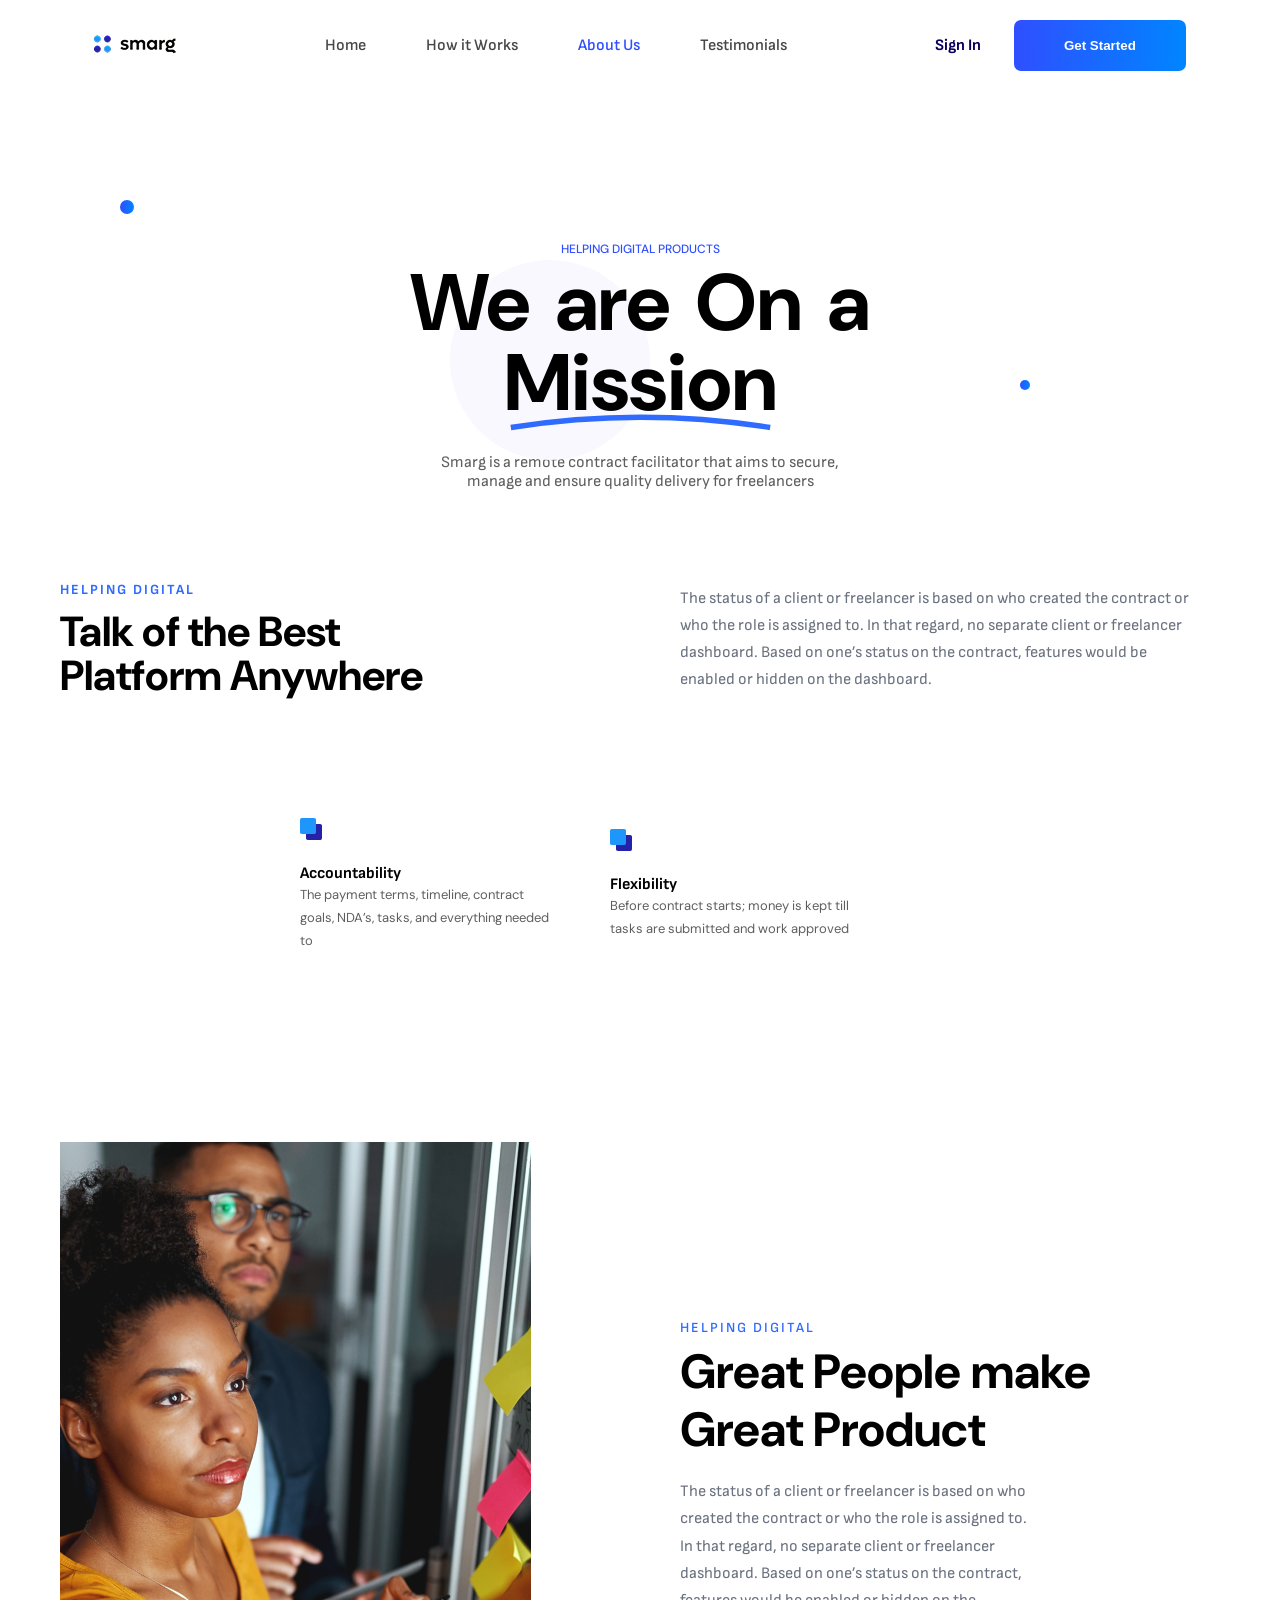
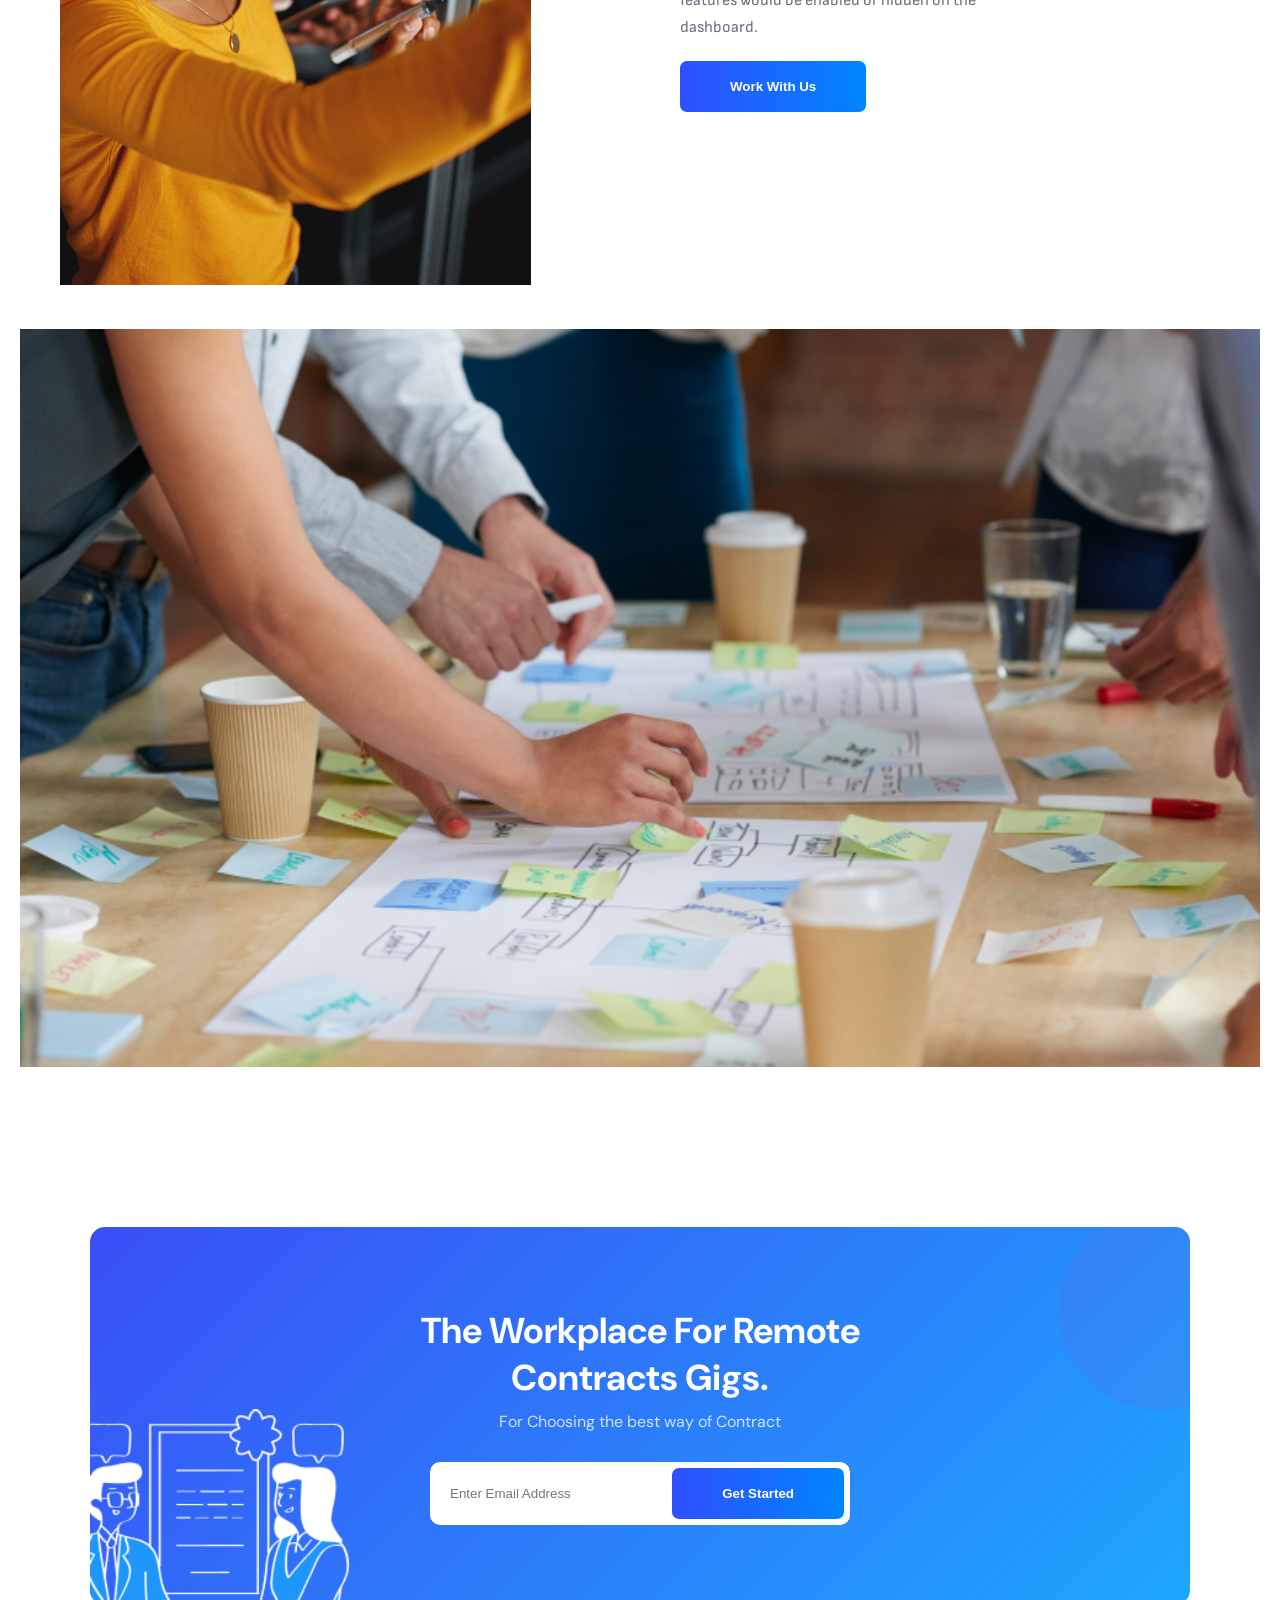
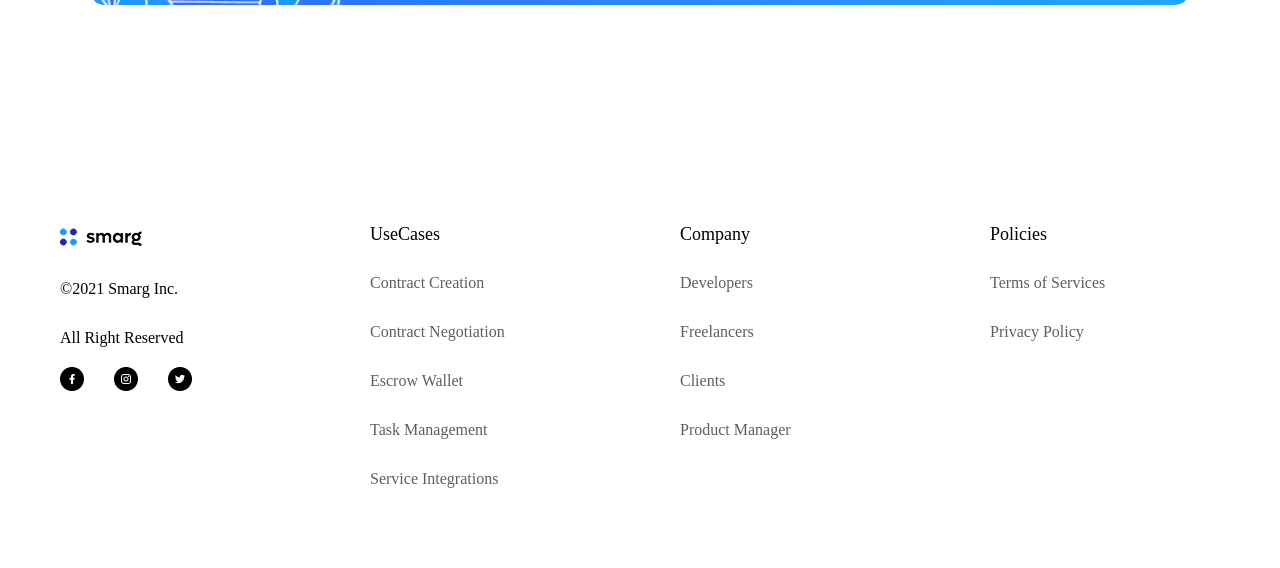
==== commit 5d9d146c: "Menu Fixed for Mobile" ====
--- a/about.html
+++ b/about.html
@@ -22,6 +22,7 @@
       <div class="hamburger" id="hamburger">☰</div>
       <div class="mobile-menu" id="mobileMenu">
         <nav>
+          <a href="index.html">Home</a>
           <a href="#how">How it Works</a>
           <a href="about.html">About Us</a>
           <a href="#testimonials">Testimonials</a>
--- a/assets/css/style.css
+++ b/assets/css/style.css
@@ -43,6 +43,10 @@
     color:#2F6BFF
 }
 
+nav a.active{
+    color: #2F4FFF;
+}
+
 .nav-btn{
     display: flex;
     gap: 33px;
@@ -62,6 +66,7 @@
 .nav-btn a:hover{
     color: #2F4FFF;
 }
+
 
 .nav-sec{
     padding: 18px 50px;
@@ -740,6 +745,12 @@
 
 /* Responsiveness */
 @media (max-width: 450px) {
+
+    .header{
+    justify-content: space-between;
+    padding: 20px;
+
+    }
     nav{
         display: none;
     }
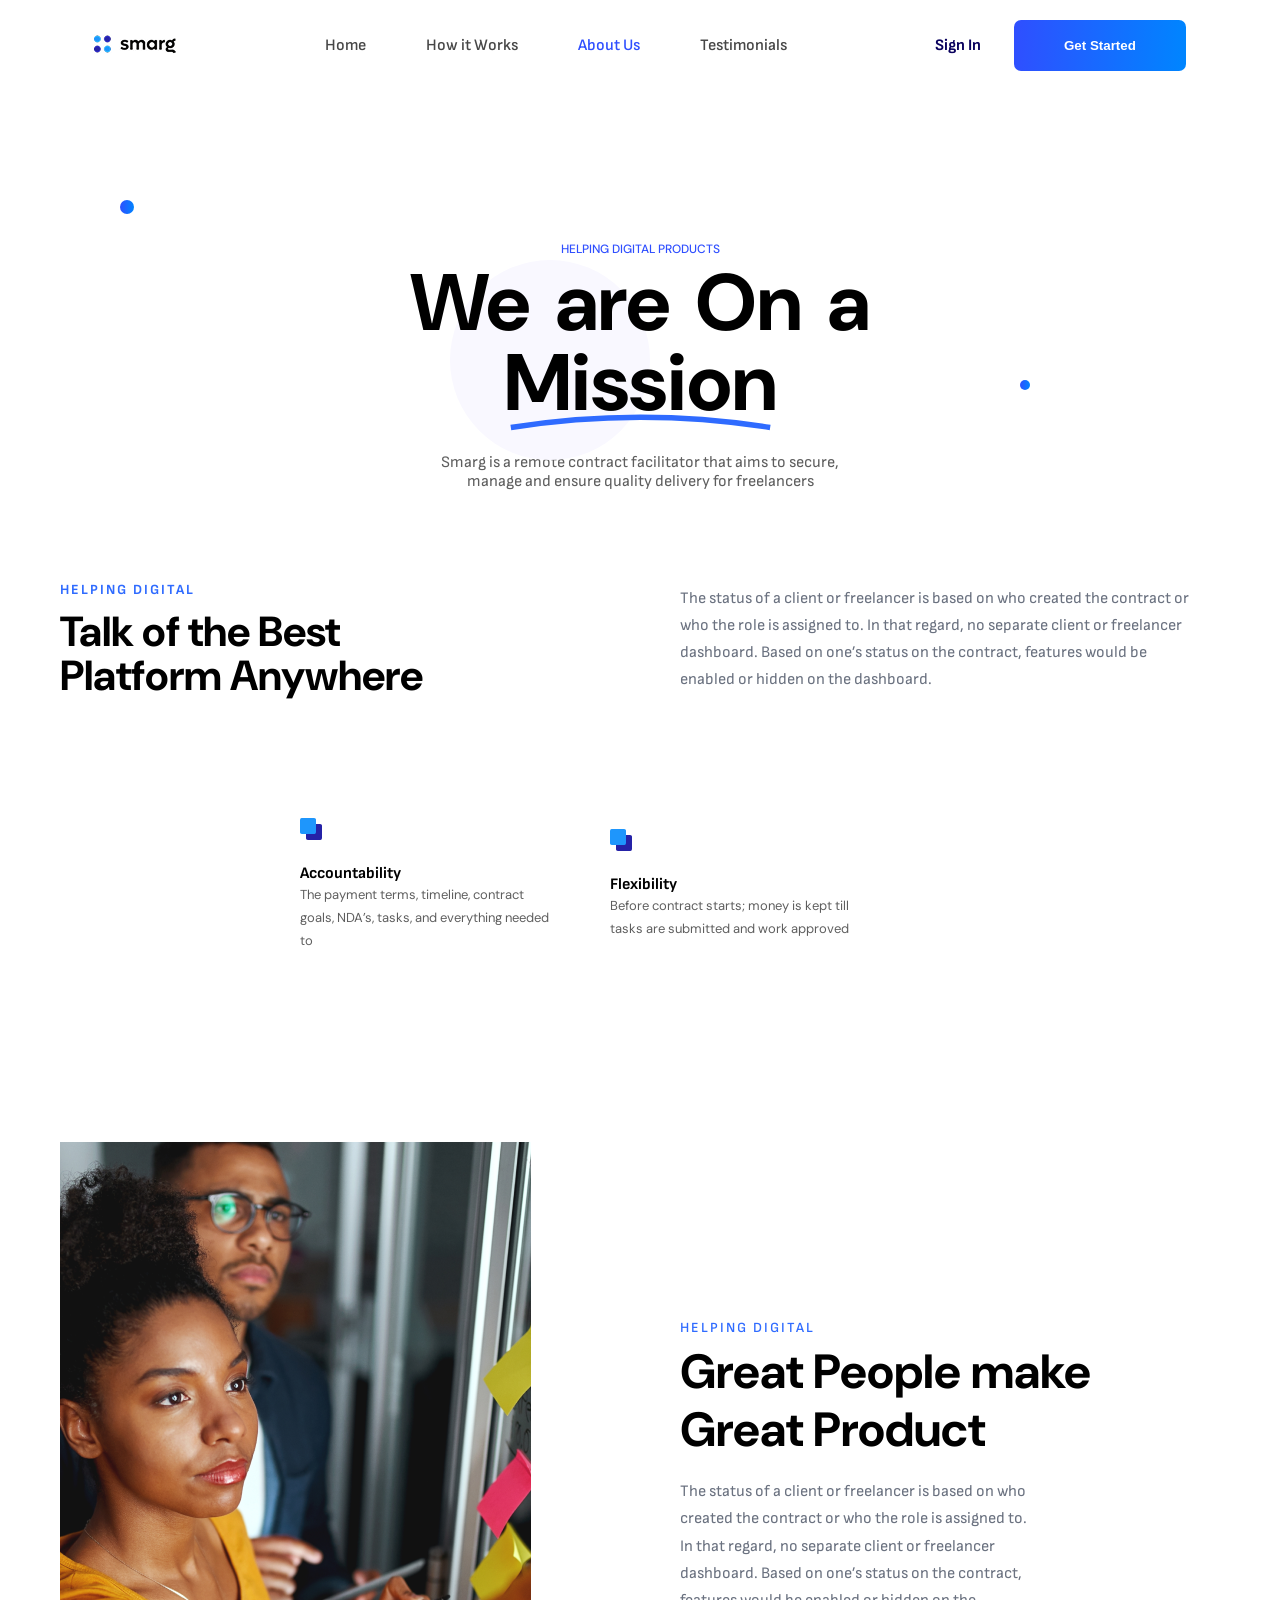
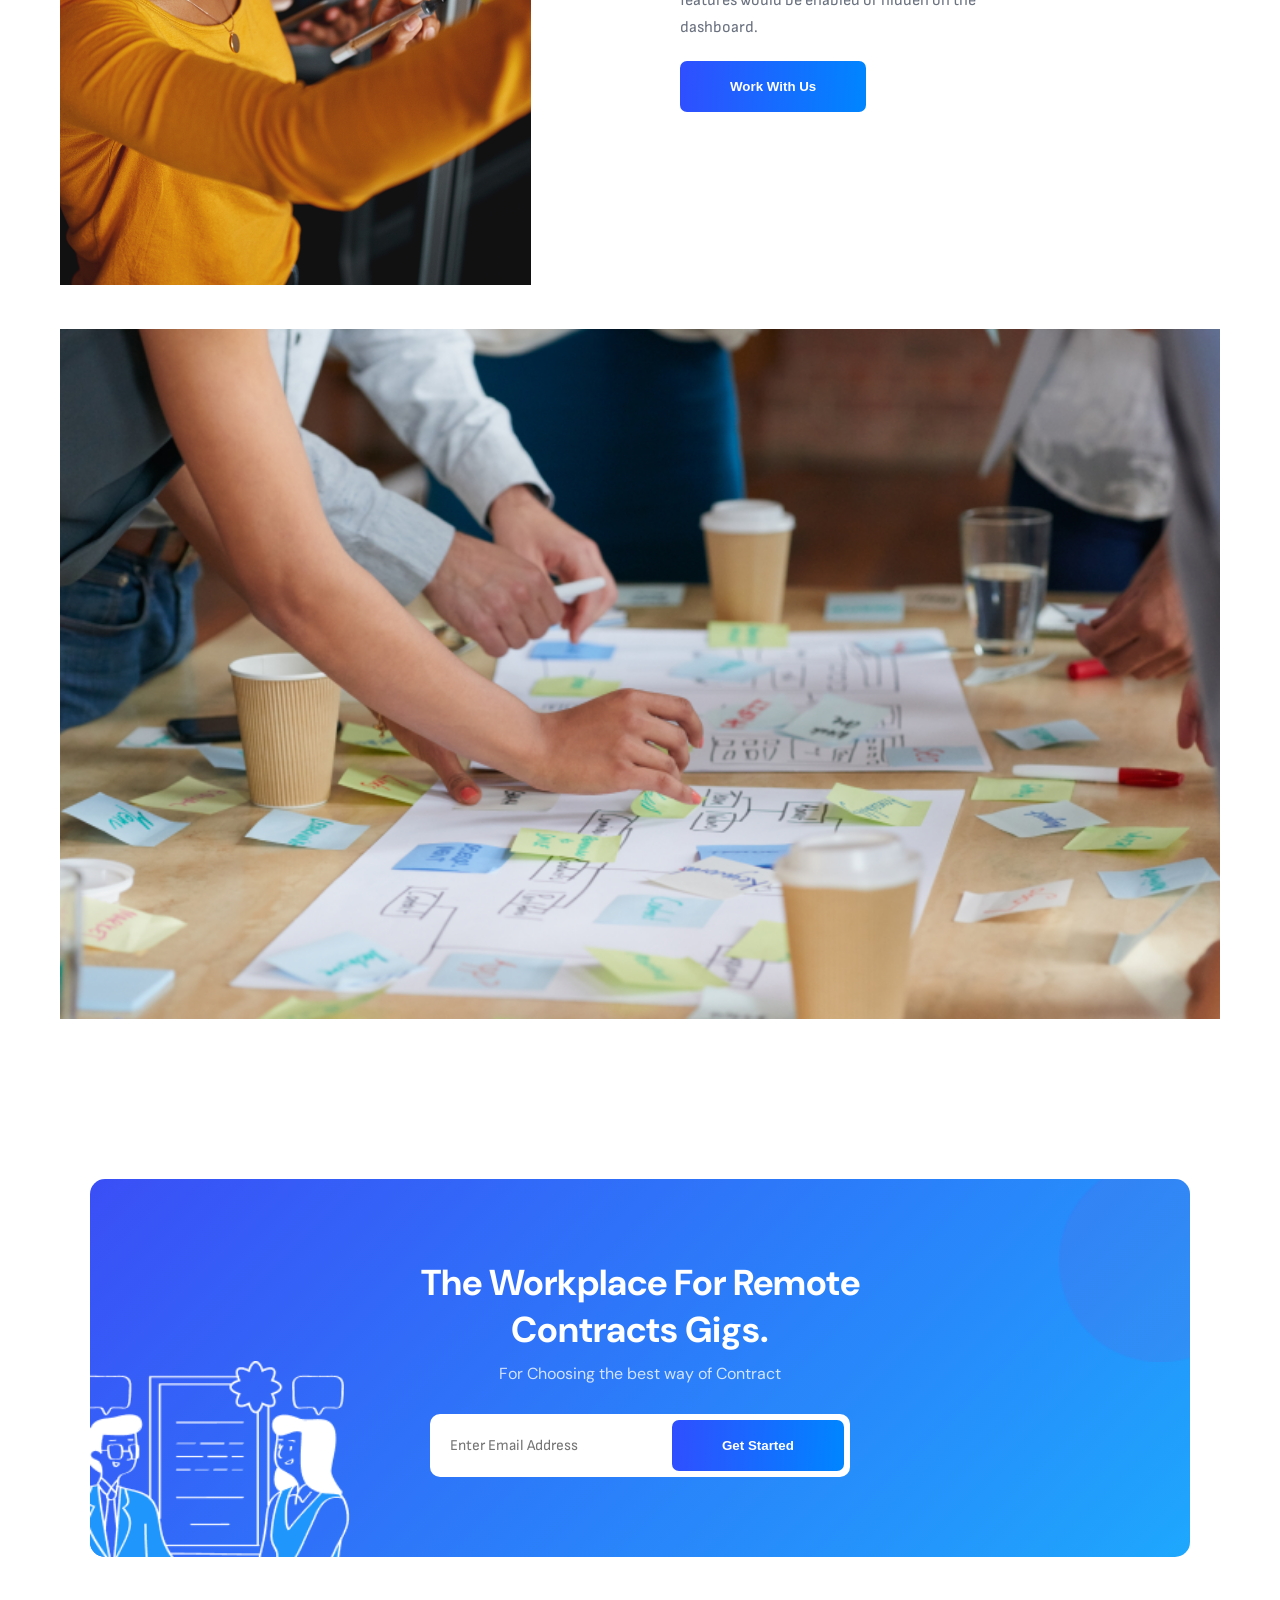
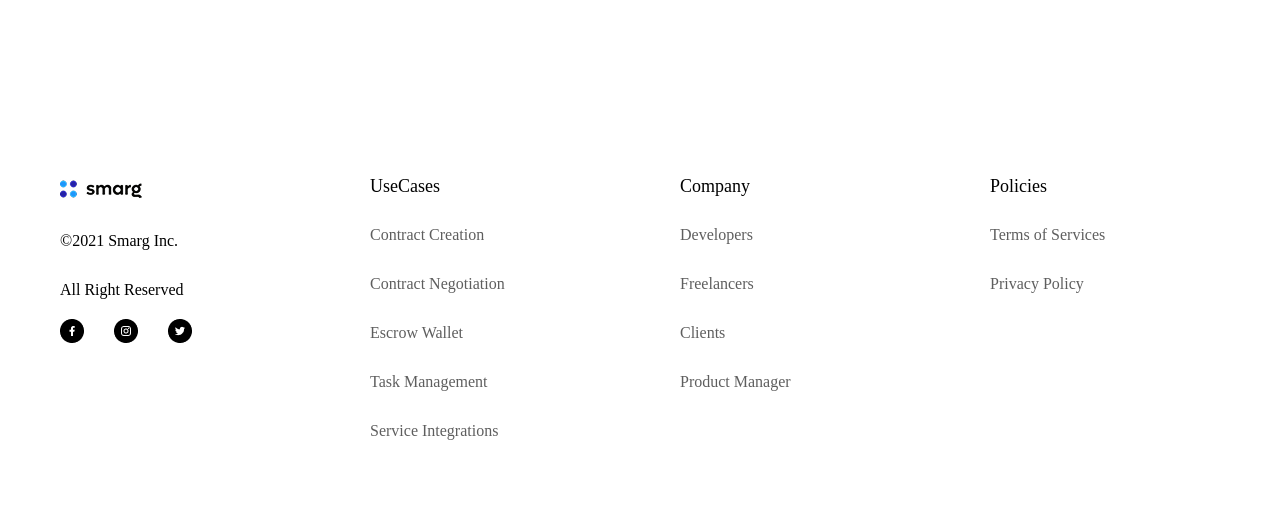
==== commit 8ace6710: "Menu Changes Made" ====
--- a/about.html
+++ b/about.html
@@ -23,13 +23,13 @@
       <div class="mobile-menu" id="mobileMenu">
         <nav>
           <a href="index.html">Home</a>
-          <a href="#how">How it Works</a>
+          <a href="index.html#how">How it Works</a>
           <a href="about.html">About Us</a>
-          <a href="#testimonials">Testimonials</a>
+          <a href="index.html#testimonials">Testimonials</a>
         </nav>
 
         <div class="nav-btn">
-          <a href="#">Sign In</a>
+          <a href="signin.html">Sign In</a>
           <button class="nav-sec">Get Started</button>
         </div>
       </div>
--- a/assets/css/style.css
+++ b/assets/css/style.css
@@ -490,10 +490,11 @@
 
 .about2{
   width: 100%;
+  max-width: 1200px;
   height: auto;
   display: block;
   padding: 20px;
-
+  margin: 0 auto;
 }
 
 /* Testimonial Section  */
@@ -741,6 +742,268 @@
 
 .policies h2:first-child {
     margin-top: 0;
+}
+
+/* Register Page Section  */
+.register {
+  display: flex;
+  justify-content: space-around;
+  align-items: center;
+  padding: 80px;
+  min-height: 80vh;
+}
+
+.register-left {
+  max-width: 550px;
+}
+
+
+
+.register-left h1 {
+  font-size: 45px;
+  font-weight: 800;
+  margin: 20px 0;
+  line-height: 52.5px;
+  letter-spacing: 0%;
+   font-family: "DM Sans", sans-serif;
+}
+
+.register-left p {
+  color: #666;
+  margin-bottom: 15px;
+  font-family: "Sofia Sans", sans-serif;
+  padding-top: 15px;
+}
+
+.signin a {
+  color: #3b82f6;
+  font-weight: 600;
+  text-decoration: none;
+  transition: transform 0.3s ease, box-shadow 0.3s ease;
+}
+
+.signin a:hover{
+     color:#02004a;
+    cursor: pointer;
+    transform: scale(1.05);
+
+}
+
+.register-right {
+  display: flex;
+  justify-content: center;
+  align-items: center;
+}
+
+.form-box {
+  background: #fff;
+  padding: 50px 45px; 
+  border-radius: 16px;
+  width: 480px; 
+  min-height: 520px; 
+  
+  box-shadow: 0px 0px 7px 0px #0000000D;
+  display: flex;
+  flex-direction: column;
+  justify-content: center;
+  gap: 35px;
+}
+
+.form-box img {
+  display: block;
+  margin: 0 auto;
+}
+
+.form-box h1{
+    text-align: center;
+    font-size: 22px;
+    color: #040403;
+    font-family: "DM Sans", sans-serif;
+}
+
+.form-box p{
+    text-align: center;
+    color: #5A5A5A;
+    font-size: 14px;
+    margin-top: -15px;
+    font-family: "Sofia Sans", sans-serif;
+}
+
+input {
+  width: 100%;
+  padding: 16px 18px; 
+  border-radius: 7px;
+  border: 1px solid #e5e7eb;
+  font-size: 15px;
+  transition: all 0.2s ease;
+  font-family: "Sofia Sans", sans-serif;
+}
+
+input:focus {
+  outline: none;
+  border-color: #3b82f6;
+  box-shadow: 0 0 0 3px rgba(59,130,246,0.15);
+  font-family: "Sofia Sans", sans-serif;
+}
+
+/* input::placeholder{
+    color: #111;
+
+} */
+
+.row {
+  display: flex;
+  gap: 14px;
+}
+
+.password-field {
+  position: relative;
+}
+
+.password-field input {
+    width: 100%;
+  padding-right: 40px;
+}
+
+.toggle-password {
+  position: absolute;
+  right: 12px;
+  top: 50%;
+  transform: translateY(-50%);
+  cursor: pointer;
+  display: flex;
+  align-items: center;
+}
+
+.terms {
+  font-size: 13px;
+  margin: 15px 0;
+  font-family: "Sofia Sans", sans-serif;
+  text-align: center;
+}
+
+.terms a.forgo{
+    color: #2522A7;
+}
+
+.terms a.forgo:hover{
+    color: black;
+}
+
+.terms a {
+  color: black;
+  text-decoration: none;
+  
+}
+
+.terms a:hover{
+    color: #2522A7;
+}
+
+.buttons {
+  display: flex;
+  flex-direction: column; /* THIS is key */
+  gap: 12px;
+}
+
+.google-btn {
+  display: flex;
+  align-items: center;
+  justify-content: center; 
+  gap: 10px;
+
+  width: 100%;
+  padding: 14px;
+  font-size: 14px;
+  border-radius: 10px;
+  border: 1px solid #2522A7;
+  background: #F9F8FF;
+  cursor: pointer;
+  font-weight: 700;
+  font-family: "Sofia Sans", sans-serif;
+}
+
+.google-btn img {
+  width: 18px;
+  height: 18px;
+  display: inline-block;
+  margin: 0; 
+}
+
+.google-btn span {
+  display: inline-block;
+  white-space: nowrap;
+}
+
+.google-btn:hover {
+  opacity: 0.6;
+  transform: translateY(-1px);
+  box-shadow: 0 8px 20px rgba(59,47,184,0.3);
+}
+
+.signup-btn {
+  flex: 1;
+  padding: 14px;
+  border-radius: 10px;
+  border: none;
+  background: rgba(37, 34, 167, 1);
+  color: #fff;
+  font-weight: 700;
+  cursor: pointer;
+  transition: all 0.2s ease;
+  font-family: "Sofia Sans", sans-serif;
+}
+
+.signup-btn:hover {
+  transform: translateY(-1px);
+  box-shadow: 0 8px 20px rgba(59,47,184,0.3);
+  background: #F9F8FF;
+  color: black;
+}
+
+
+.desktop-only {
+  display: block;
+}
+
+.mobile-only {
+  display: none;
+}
+
+.already p{
+    font-family: "Sofia Sans", sans-serif;
+}
+
+.auth-container {
+  display: flex;
+  justify-content: center;  
+  align-items: center;      
+  min-height: 100vh;       
+  padding: 20px;            
+}
+
+.forgo-links{
+    display: flex;
+    flex-direction: row;
+    justify-content: space-between;
+}
+
+.forgo-links a{
+    text-decoration: none;
+    color: #5A5A5A;
+    font-size: 12px;
+    font-weight: 600;
+    font-family: "Sofia Sans", sans-serif;
+}
+
+.forgo-links span{
+    color: #0c06d1;
+    
+}
+
+.forgo-links span.for{
+    color:#0c06d1;
+    font-weight: 600;
 }
 
 /* Responsiveness */
@@ -862,9 +1125,80 @@
     .footer{
         grid-template-columns: 1fr;
     }
-}
-
-
-
-
-
+
+    .register-left{
+        display: none;
+    }
+    .register {
+    flex-direction: column; /* STACK */
+    align-items: flex-start;
+    padding: 30px 20px;
+    gap: 40px;
+  }
+
+  .register-left {
+    max-width: 100%;
+  }
+
+  .register-left h1 {
+    font-size: 32px;
+    line-height: 40px;
+  }
+
+  .register-right {
+    width: 100%;
+  }
+
+  .form-box {
+    width: 100%;
+    padding: 30px 20px;
+    min-height: auto;
+  }
+
+  .row {
+    flex-direction: column; 
+    gap: 35px;
+  }
+
+  .google-btn{
+    justify-content: center;
+    color: black;
+  }
+
+  .google-btn:hover{
+    background-color: black;
+    color: white;
+  }
+
+  .signup-btn:hover{
+    color: white;
+    background-color: black;
+  }
+
+  .buttons {
+    flex-direction: column;
+  }
+  .desktop-only {
+    display: none;
+  }
+
+  .mobile-only {
+    display: block;
+    text-align: center;
+  }
+}
+
+/* Tablet Responsiveness  */
+@media (max-width: 768px) {
+.register-left{
+    display: none;
+}
+.desktop-only {
+    display: none;
+  }
+
+  .mobile-only {
+    display: block;
+    text-align: center;
+  }
+}
